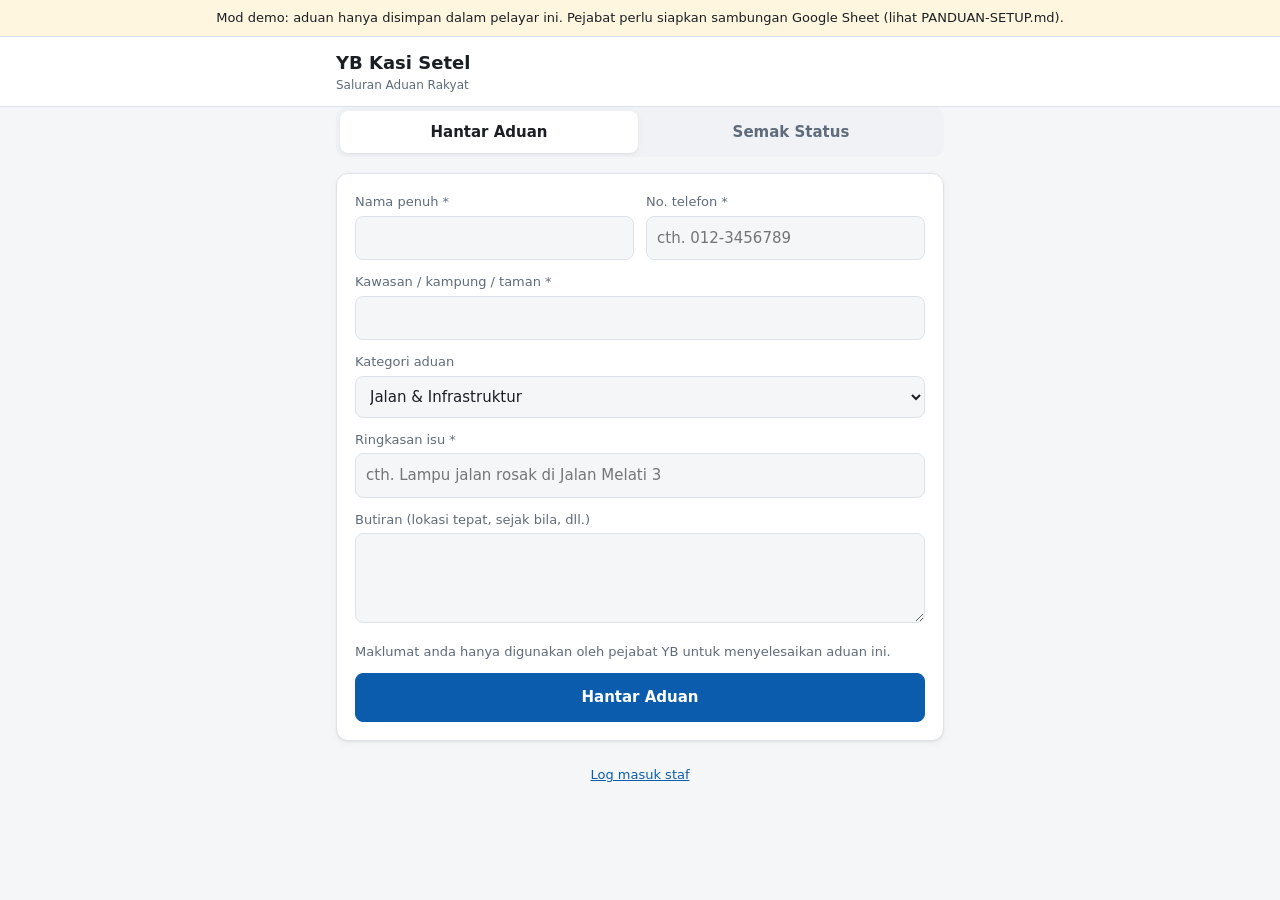
==== index.html @ c844f290 "Versi awam: borang aduan rakyat, semak status, panel staf dengan Google Sheets - index.html: rakyat " ====
<!doctype html>
<html lang="ms">
<head>
<meta charset="utf-8">
<meta name="viewport" content="width=device-width, initial-scale=1">
<title>YB Kasi Setel</title>
<meta name="description" content="Hantar aduan kepada pejabat YB dan semak status penyelesaiannya.">
<link rel="stylesheet" href="assets/style.css">
</head>
<body>
<div class="banner" id="demoBanner" hidden>Mod demo: aduan hanya disimpan dalam pelayar ini. Pejabat perlu siapkan sambungan Google Sheet (lihat PANDUAN-SETUP.md).</div>
<header>
  <div class="wrap narrow topbar">
    <div class="brand"><span data-brand="tajuk">YB Kasi Setel</span><small data-brand="subtajuk">Saluran Aduan Rakyat</small></div>
  </div>
</header>

<main class="wrap narrow">
  <div class="tabs" role="tablist">
    <button class="on" data-tab="hantar" role="tab">Hantar Aduan</button>
    <button data-tab="semak" role="tab">Semak Status</button>
  </div>

  <!-- Hantar aduan -->
  <section id="tab-hantar">
    <div id="okBox" class="notice ok" hidden>
      <div>Terima kasih. Aduan anda telah diterima. No. rujukan:</div>
      <div class="refno" id="okNo"></div>
      <p style="margin:8px 0 0">Simpan nombor ini. Guna tab <b>Semak Status</b> dengan no. rujukan dan 4 digit terakhir telefon anda untuk lihat progres.</p>
      <p style="margin:10px 0 0; display:flex; gap:8px; flex-wrap:wrap">
        <button class="btn small" id="btnCopy">Salin no. rujukan</button>
        <button class="btn small" id="btnAgain">Hantar aduan lain</button>
      </p>
    </div>

    <form id="form" class="panel">
      <div class="grid2">
        <div class="field"><label for="nama">Nama penuh *</label><input id="nama" required maxlength="120" autocomplete="name"></div>
        <div class="field"><label for="telefon">No. telefon *</label><input id="telefon" type="tel" required maxlength="20" autocomplete="tel" placeholder="cth. 012-3456789"></div>
      </div>
      <div class="field"><label for="kawasan">Kawasan / kampung / taman *</label><input id="kawasan" required maxlength="150"></div>
      <div class="field"><label for="kategori">Kategori aduan</label><select id="kategori"></select></div>
      <div class="field"><label for="tajuk">Ringkasan isu *</label><input id="tajuk" required maxlength="200" placeholder="cth. Lampu jalan rosak di Jalan Melati 3"></div>
      <div class="field"><label for="butiran">Butiran (lokasi tepat, sejak bila, dll.)</label><textarea id="butiran" maxlength="3000"></textarea></div>
      <div class="hp" aria-hidden="true"><label for="website">Jangan isi</label><input id="website" tabindex="-1" autocomplete="off"></div>
      <p class="check" style="margin-bottom:12px">Maklumat anda hanya digunakan oleh pejabat YB untuk menyelesaikan aduan ini.</p>
      <div id="formErr" class="notice err" hidden></div>
      <button class="btn primary block" id="btnSubmit">Hantar Aduan</button>
    </form>
  </section>

  <!-- Semak status -->
  <section id="tab-semak" hidden>
    <form id="semakForm" class="panel">
      <div class="grid2">
        <div class="field"><label for="sNo">No. rujukan</label><input id="sNo" required placeholder="cth. A2026-0012" autocapitalize="characters"></div>
        <div class="field"><label for="sTel">4 digit terakhir telefon</label><input id="sTel" required inputmode="numeric" maxlength="4" pattern="\d{4}" placeholder="cth. 6789"></div>
      </div>
      <button class="btn primary block" id="btnSemak">Semak</button>
    </form>
    <div id="semakErr" class="notice err" hidden style="margin-top:14px"></div>
    <div id="semakHasil" class="panel" hidden style="margin-top:14px"></div>
  </section>

  <p class="foot"><a href="admin.html">Log masuk staf</a></p>
</main>

<script src="config.js"></script>
<script src="assets/api.js"></script>
<script>
(() => {
  const { esc, st, STATUS, KATEGORI, fmtDate, fmtTime, call } = YB;
  const $ = s => document.querySelector(s);
  YB.applyBranding();
  $('#kategori').innerHTML = KATEGORI.map(k => `<option>${esc(k)}</option>`).join('');

  // tab
  function showTab(t) {
    document.querySelectorAll('[data-tab]').forEach(b => b.classList.toggle('on', b.dataset.tab === t));
    $('#tab-hantar').hidden = t !== 'hantar';
    $('#tab-semak').hidden = t !== 'semak';
  }
  document.querySelectorAll('[data-tab]').forEach(b => b.onclick = () => showTab(b.dataset.tab));

  // hantar
  $('#form').addEventListener('submit', async e => {
    e.preventDefault();
    const data = {};
    for (const k of ['nama', 'telefon', 'kawasan', 'kategori', 'tajuk', 'butiran', 'website']) data[k] = $('#' + k).value.trim();
    if (data.telefon.replace(/\D/g, '').length < 9) { showErr('Sila masukkan no. telefon yang sah.'); return; }
    $('#btnSubmit').disabled = true; $('#btnSubmit').textContent = 'Menghantar…'; $('#formErr').hidden = true;
    try {
      const r = await call('submit', { data });
      $('#okNo').textContent = r.no;
      $('#okBox').hidden = false; $('#form').hidden = true;
      $('#sNo').value = r.no; $('#sTel').value = data.telefon.replace(/\D/g, '').slice(-4);
      window.scrollTo(0, 0);
    } catch (err) { showErr(err.message); }
    $('#btnSubmit').disabled = false; $('#btnSubmit').textContent = 'Hantar Aduan';
  });
  function showErr(m) { $('#formErr').textContent = m; $('#formErr').hidden = false; }
  $('#btnAgain').onclick = () => { $('#form').reset(); $('#form').hidden = false; $('#okBox').hidden = true; };
  $('#btnCopy').onclick = async () => {
    try { await navigator.clipboard.writeText($('#okNo').textContent); $('#btnCopy').textContent = 'Disalin ✓'; } catch {}
  };

  // semak
  $('#semakForm').addEventListener('submit', async e => {
    e.preventDefault();
    $('#btnSemak').disabled = true; $('#semakErr').hidden = true; $('#semakHasil').hidden = true;
    try {
      const { item: a, log } = await call('status', { no: $('#sNo').value.trim(), phone4: $('#sTel').value.trim() });
      const s = st(a.status);
      const idx = STATUS.findIndex(x => x.id === a.status);
      $('#semakHasil').innerHTML = `
        <div class="card" style="--c:${s.color}; cursor:default; box-shadow:none">
          <div class="row1"><span class="id">${esc(a.no)}</span><span class="title">${esc(a.tajuk)}</span></div>
          <div class="meta"><span>📍 ${esc(a.kawasan)}</span><span>🏷️ ${esc(a.kategori)}</span><span>📅 ${fmtDate(a.tarikh)}</span></div>
        </div>
        <h3>Status semasa</h3>
        <div class="steps">${STATUS.map((x, i) => `<span class="${i <= idx ? 'on' : ''}" style="--c:${x.color}">${x.label}</span>`).join('')}</div>
        ${a.agensi ? `<p>Dirujuk kepada: <b>${esc(a.agensi)}</b></p>` : ''}
        ${a.status === 'selesai' ? `<p>Selesai pada <b>${fmtDate(a.tarikhSelesai)}</b>. Terima kasih atas kesabaran anda.</p>` : ''}
        <h3>Perkembangan</h3>
        <ul class="timeline">${[...log].reverse().map(l => `<li><div class="when">${fmtTime(l.masa)}</div>${esc(l.mesej)}</li>`).join('')}</ul>`;
      $('#semakHasil').hidden = false;
    } catch (err) { $('#semakErr').textContent = err.message; $('#semakErr').hidden = false; }
    $('#btnSemak').disabled = false;
  });

  if (location.hash === '#semak') showTab('semak');
})();
</script>
</body>
</html>
---- assets/style.css ----
:root {
  --bg: #f5f6f8; --surface: #ffffff; --surface-2: #f0f2f5; --text: #1b1f24; --muted: #5f6b7a;
  --border: #dde2e8; --accent: #0b5cad; --accent-text: #ffffff;
  --baru: #6b7280; --tindakan: #b45309; --agensi: #7c3aed; --selesai: #15803d;
  --tinggi: #b91c1c; --sederhana: #b45309; --rendah: #4b5563;
  --ok-bg: #e8f5ec; --warn-bg: #fff6e0; --err: #b91c1c;
  --shadow: 0 1px 2px rgba(0,0,0,.06), 0 2px 8px rgba(0,0,0,.04);
}
@media (prefers-color-scheme: dark) {
  :root {
    --bg: #12151a; --surface: #1b2027; --surface-2: #232a33; --text: #e7eaee; --muted: #9aa5b1;
    --border: #2e3640; --accent: #4b9be8; --accent-text: #0b1520;
    --baru: #9ca3af; --tindakan: #f59e0b; --agensi: #a78bfa; --selesai: #34d399;
    --tinggi: #f87171; --sederhana: #fbbf24; --rendah: #9ca3af;
    --ok-bg: #12301f; --warn-bg: #3a2e10; --err: #f87171;
    --shadow: none;
  }
}
* { box-sizing: border-box; }
[hidden] { display: none !important; }
body { margin: 0; background: var(--bg); color: var(--text);
  font: 15px/1.5 system-ui, -apple-system, "Segoe UI", Roboto, sans-serif; }
a { color: var(--accent); }
header { background: var(--surface); border-bottom: 1px solid var(--border); position: sticky; top: 0; z-index: 5; }
.wrap { max-width: 1100px; margin: 0 auto; padding: 0 16px; }
.wrap.narrow { max-width: 640px; }
.topbar { display: flex; align-items: center; gap: 10px; padding-top: 12px; padding-bottom: 12px; flex-wrap: wrap; }
.brand { font-weight: 700; font-size: 18px; margin-right: auto; }
.brand small { display: block; font-weight: 400; font-size: 12px; color: var(--muted); }
button, select, input, textarea { font: inherit; color: inherit; }
.btn { border: 1px solid var(--border); background: var(--surface); padding: 8px 14px; border-radius: 8px; cursor: pointer; }
.btn:hover { background: var(--surface-2); }
.btn:disabled { opacity: .6; cursor: wait; }
.btn.primary { background: var(--accent); color: var(--accent-text); border-color: var(--accent); font-weight: 600; }
.btn.small { padding: 4px 10px; font-size: 13px; }
.btn.danger { color: var(--err); }
.btn.block { width: 100%; padding: 12px; }
main { padding: 20px 0 60px; }

.banner { background: var(--warn-bg); border-bottom: 1px solid var(--border); font-size: 13px; padding: 8px 16px; text-align: center; }
.panel { background: var(--surface); border: 1px solid var(--border); border-radius: 12px; padding: 18px; box-shadow: var(--shadow); }
.notice { border-radius: 10px; padding: 14px; margin-bottom: 14px; }
.notice.ok { background: var(--ok-bg); }
.notice.err { color: var(--err); border: 1px solid currentColor; }
.refno { font-size: 26px; font-weight: 700; letter-spacing: .5px; font-variant-numeric: tabular-nums; }
.tabs { display: flex; gap: 4px; background: var(--surface-2); padding: 4px; border-radius: 10px; margin-bottom: 16px; }
.tabs button { flex: 1; border: 0; background: transparent; padding: 10px; border-radius: 8px; cursor: pointer; font-weight: 600; color: var(--muted); }
.tabs button.on { background: var(--surface); color: var(--text); box-shadow: var(--shadow); }
.hp { position: absolute; left: -9999px; width: 1px; height: 1px; overflow: hidden; }
.foot { text-align: center; color: var(--muted); font-size: 13px; margin-top: 24px; }

.stats { display: grid; grid-template-columns: repeat(auto-fit, minmax(150px, 1fr)); gap: 12px; margin-bottom: 20px; }
.stat { background: var(--surface); border: 1px solid var(--border); border-radius: 10px; padding: 14px; box-shadow: var(--shadow);
  cursor: pointer; text-align: left; }
.stat.active { outline: 2px solid var(--accent); }
.stat .n { font-size: 28px; font-weight: 700; font-variant-numeric: tabular-nums; }
.stat .l { color: var(--muted); font-size: 13px; display: flex; align-items: center; gap: 6px; }
.dot { width: 8px; height: 8px; border-radius: 50%; display: inline-block; flex: none; }
.progress { height: 8px; background: var(--surface-2); border-radius: 4px; overflow: hidden; margin-top: 8px; }
.progress > div { height: 100%; background: var(--selesai); }

.filters { display: flex; gap: 8px; flex-wrap: wrap; margin-bottom: 14px; }
.filters input, .filters select { background: var(--surface); border: 1px solid var(--border); border-radius: 8px; padding: 8px 10px; }
.filters input { flex: 1 1 220px; min-width: 0; }

.list { display: grid; gap: 10px; }
.card { background: var(--surface); border: 1px solid var(--border); border-radius: 10px; padding: 14px; box-shadow: var(--shadow);
  border-left: 4px solid var(--c, var(--border)); cursor: pointer; }
.card:hover { background: var(--surface-2); }
.card .row1 { display: flex; gap: 8px; align-items: baseline; flex-wrap: wrap; }
.card .id { color: var(--muted); font-size: 12px; font-variant-numeric: tabular-nums; }
.card .title { font-weight: 600; flex: 1 1 200px; overflow-wrap: anywhere; }
.card .meta { color: var(--muted); font-size: 13px; margin-top: 4px; display: flex; gap: 12px; flex-wrap: wrap; }
.badge { font-size: 12px; padding: 2px 8px; border-radius: 999px; border: 1px solid currentColor; white-space: nowrap; }
.empty { text-align: center; color: var(--muted); padding: 40px 16px; background: var(--surface); border: 1px dashed var(--border); border-radius: 10px; }

dialog { border: 1px solid var(--border); border-radius: 12px; padding: 0; width: min(640px, calc(100vw - 32px));
  background: var(--surface); color: var(--text); max-height: calc(100vh - 32px); }
dialog::backdrop { background: rgba(0,0,0,.45); }
.dlg-head { display: flex; align-items: center; justify-content: space-between; gap: 8px; padding: 14px 18px; border-bottom: 1px solid var(--border); }
.dlg-head h2 { margin: 0; font-size: 17px; overflow-wrap: anywhere; }
.dlg-body { padding: 16px 18px; overflow: auto; }
.dlg-foot { display: flex; gap: 8px; justify-content: flex-end; padding: 12px 18px; border-top: 1px solid var(--border); flex-wrap: wrap; }
.grid2 { display: grid; grid-template-columns: 1fr 1fr; gap: 0 12px; }
@media (max-width: 560px) { .grid2 { grid-template-columns: 1fr; } }
label { display: block; font-size: 13px; color: var(--muted); margin-bottom: 4px; }
.field { margin-bottom: 12px; }
.field input, .field select, .field textarea { width: 100%; background: var(--bg); border: 1px solid var(--border); border-radius: 8px; padding: 10px; }
.field textarea { min-height: 90px; resize: vertical; }
.check { display: flex; align-items: center; gap: 6px; font-size: 13px; color: var(--muted); margin: 6px 0 0; }

.steps { display: flex; gap: 4px; margin: 4px 0 16px; }
.steps button, .steps span { flex: 1; border: 1px solid var(--border); background: var(--surface-2); padding: 8px 4px; border-radius: 6px;
  font-size: 12px; text-align: center; }
.steps button { cursor: pointer; }
.steps .on { background: var(--c); color: #fff; border-color: var(--c); font-weight: 600; }
@media (prefers-color-scheme: dark) { .steps .on { color: #111; } }
.info { display: grid; grid-template-columns: max-content 1fr; gap: 4px 14px; font-size: 14px; margin: 0 0 14px; }
.info dt { color: var(--muted); }
.info dd { margin: 0; overflow-wrap: anywhere; }
.timeline { list-style: none; padding: 0; margin: 0 0 12px; border-left: 2px solid var(--border); }
.timeline li { padding: 0 0 12px 14px; position: relative; overflow-wrap: anywhere; }
.timeline li::before { content: ""; position: absolute; left: -6px; top: 6px; width: 10px; height: 10px; border-radius: 50%; background: var(--accent); }
.timeline li.dalaman::before { background: var(--muted); }
.timeline .when { font-size: 12px; color: var(--muted); }
.addlog { display: flex; gap: 8px; }
.addlog input { flex: 1; min-width: 0; background: var(--bg); border: 1px solid var(--border); border-radius: 8px; padding: 8px 10px; }
h3 { font-size: 14px; margin: 16px 0 8px; }
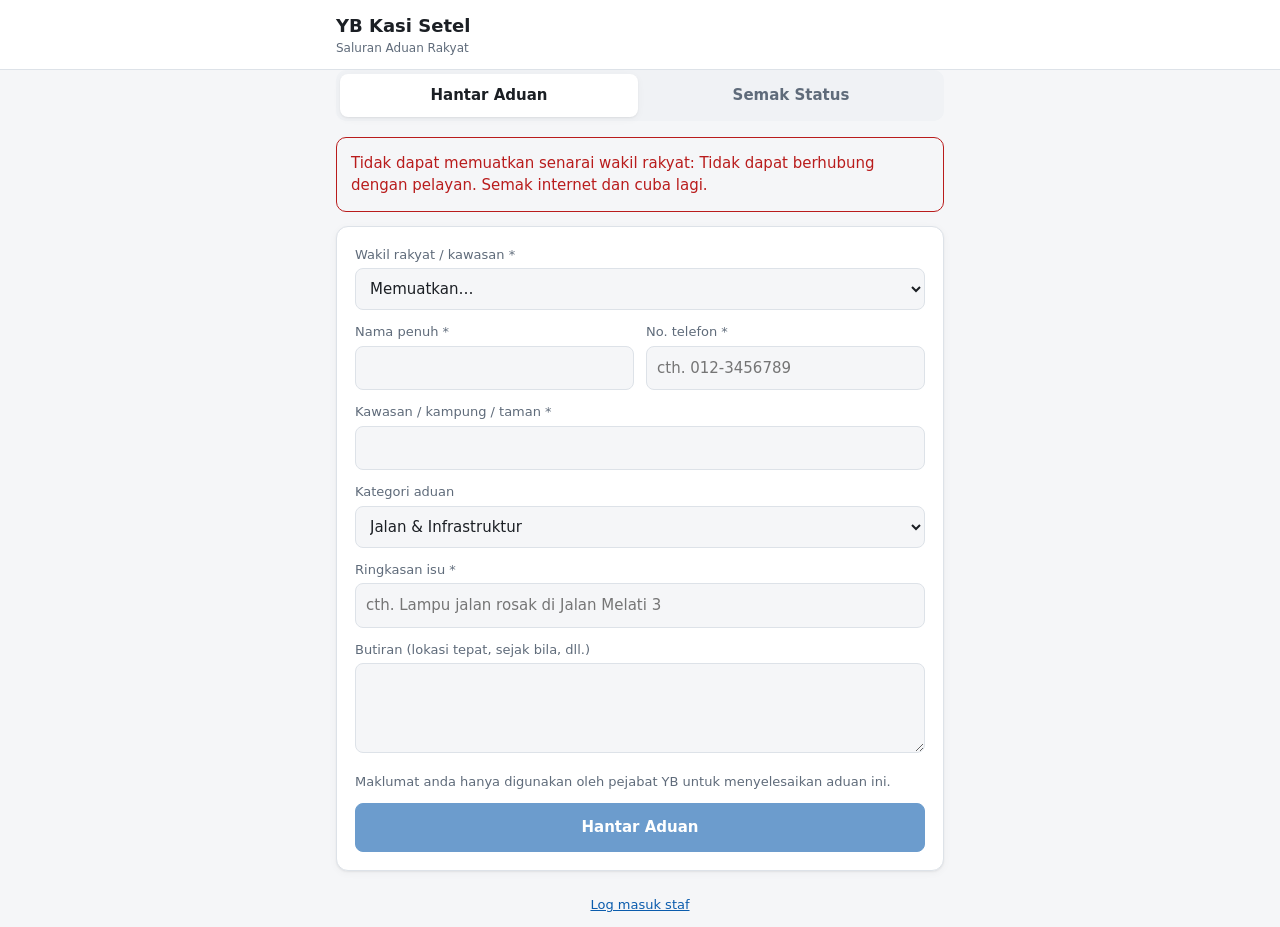
==== commit 2e60f745: "Sokongan berbilang YB: akaun, link awam dan data berasingan - Tab Akaun dalam Sheet: kod, nama, kawa" ====
--- a/index.html
+++ b/index.html
@@ -11,7 +11,7 @@
 <div class="banner" id="demoBanner" hidden>Mod demo: aduan hanya disimpan dalam pelayar ini. Pejabat perlu siapkan sambungan Google Sheet (lihat PANDUAN-SETUP.md).</div>
 <header>
   <div class="wrap narrow topbar">
-    <div class="brand"><span data-brand="tajuk">YB Kasi Setel</span><small data-brand="subtajuk">Saluran Aduan Rakyat</small></div>
+    <div class="brand"><span id="brandTajuk" data-brand="tajuk">YB Kasi Setel</span><small id="brandSub" data-brand="subtajuk">Saluran Aduan Rakyat</small></div>
   </div>
 </header>
 
@@ -33,7 +33,10 @@
       </p>
     </div>
 
+    <div id="ybErr" class="notice err" hidden></div>
     <form id="form" class="panel">
+      <div class="field" id="ybField"><label for="yb">Wakil rakyat / kawasan *</label>
+        <select id="yb" required><option value="">Memuatkan…</option></select></div>
       <div class="grid2">
         <div class="field"><label for="nama">Nama penuh *</label><input id="nama" required maxlength="120" autocomplete="name"></div>
         <div class="field"><label for="telefon">No. telefon *</label><input id="telefon" type="tel" required maxlength="20" autocomplete="tel" placeholder="cth. 012-3456789"></div>
@@ -62,7 +65,7 @@
     <div id="semakHasil" class="panel" hidden style="margin-top:14px"></div>
   </section>
 
-  <p class="foot"><a href="admin.html">Log masuk staf</a></p>
+  <p class="foot"><a href="admin.html" id="adminLink">Log masuk staf</a></p>
 </main>
 
 <script src="config.js"></script>
@@ -87,10 +90,12 @@
     e.preventDefault();
     const data = {};
     for (const k of ['nama', 'telefon', 'kawasan', 'kategori', 'tajuk', 'butiran', 'website']) data[k] = $('#' + k).value.trim();
+    const yb = $('#yb').value;
+    if (!yb) { showErr('Sila pilih wakil rakyat / kawasan anda.'); return; }
     if (data.telefon.replace(/\D/g, '').length < 9) { showErr('Sila masukkan no. telefon yang sah.'); return; }
     $('#btnSubmit').disabled = true; $('#btnSubmit').textContent = 'Menghantar…'; $('#formErr').hidden = true;
     try {
-      const r = await call('submit', { data });
+      const r = await call('submit', { yb, data });
       $('#okNo').textContent = r.no;
       $('#okBox').hidden = false; $('#form').hidden = true;
       $('#sNo').value = r.no; $('#sTel').value = data.telefon.replace(/\D/g, '').slice(-4);
@@ -99,7 +104,7 @@
     $('#btnSubmit').disabled = false; $('#btnSubmit').textContent = 'Hantar Aduan';
   });
   function showErr(m) { $('#formErr').textContent = m; $('#formErr').hidden = false; }
-  $('#btnAgain').onclick = () => { $('#form').reset(); $('#form').hidden = false; $('#okBox').hidden = true; };
+  $('#btnAgain').onclick = () => { const y = $('#yb').value; $('#form').reset(); $('#yb').value = y; $('#form').hidden = false; $('#okBox').hidden = true; };
   $('#btnCopy').onclick = async () => {
     try { await navigator.clipboard.writeText($('#okNo').textContent); $('#btnCopy').textContent = 'Disalin ✓'; } catch {}
   };
@@ -109,7 +114,7 @@
     e.preventDefault();
     $('#btnSemak').disabled = true; $('#semakErr').hidden = true; $('#semakHasil').hidden = true;
     try {
-      const { item: a, log } = await call('status', { no: $('#sNo').value.trim(), phone4: $('#sTel').value.trim() });
+      const { item: a, log, yb } = await call('status', { no: $('#sNo').value.trim(), phone4: $('#sTel').value.trim() });
       const s = st(a.status);
       const idx = STATUS.findIndex(x => x.id === a.status);
       $('#semakHasil').innerHTML = `
@@ -117,6 +122,7 @@
           <div class="row1"><span class="id">${esc(a.no)}</span><span class="title">${esc(a.tajuk)}</span></div>
           <div class="meta"><span>📍 ${esc(a.kawasan)}</span><span>🏷️ ${esc(a.kategori)}</span><span>📅 ${fmtDate(a.tarikh)}</span></div>
         </div>
+        ${yb ? `<p style="margin:12px 0 0">Dikendalikan oleh <b>${esc(yb.nama)}</b> (${esc(yb.kawasan)})</p>` : ''}
         <h3>Status semasa</h3>
         <div class="steps">${STATUS.map((x, i) => `<span class="${i <= idx ? 'on' : ''}" style="--c:${x.color}">${x.label}</span>`).join('')}</div>
         ${a.agensi ? `<p>Dirujuk kepada: <b>${esc(a.agensi)}</b></p>` : ''}
@@ -129,6 +135,32 @@
   });
 
   if (location.hash === '#semak') showTab('semak');
+
+  // senarai YB
+  (async () => {
+    $('#btnSubmit').disabled = true;
+    try {
+      const { yb: list } = await call('senarai');
+      const want = YB.ybParam();
+      const pick = list.find(y => y.kod === want) || (list.length === 1 ? list[0] : null);
+      $('#yb').innerHTML = '<option value="">— Pilih —</option>' +
+        list.map(y => `<option value="${esc(y.kod)}">${esc(y.kawasan)} · ${esc(y.nama)}</option>`).join('');
+      if (pick) {
+        $('#yb').value = pick.kod;
+        $('#ybField').hidden = true;
+        $('#brandTajuk').textContent = pick.nama;
+        $('#brandSub').textContent = `${pick.kawasan} · Saluran Aduan Rakyat`;
+        document.title = `Aduan · ${pick.nama}`;
+        $('#adminLink').href = 'admin.html?yb=' + encodeURIComponent(pick.kod.toLowerCase());
+      } else if (!list.length) {
+        throw new Error('Tiada wakil rakyat didaftarkan lagi.');
+      }
+      $('#btnSubmit').disabled = false;
+    } catch (err) {
+      $('#ybErr').textContent = 'Tidak dapat memuatkan senarai wakil rakyat: ' + err.message;
+      $('#ybErr').hidden = false;
+    }
+  })();
 })();
 </script>
 </body>
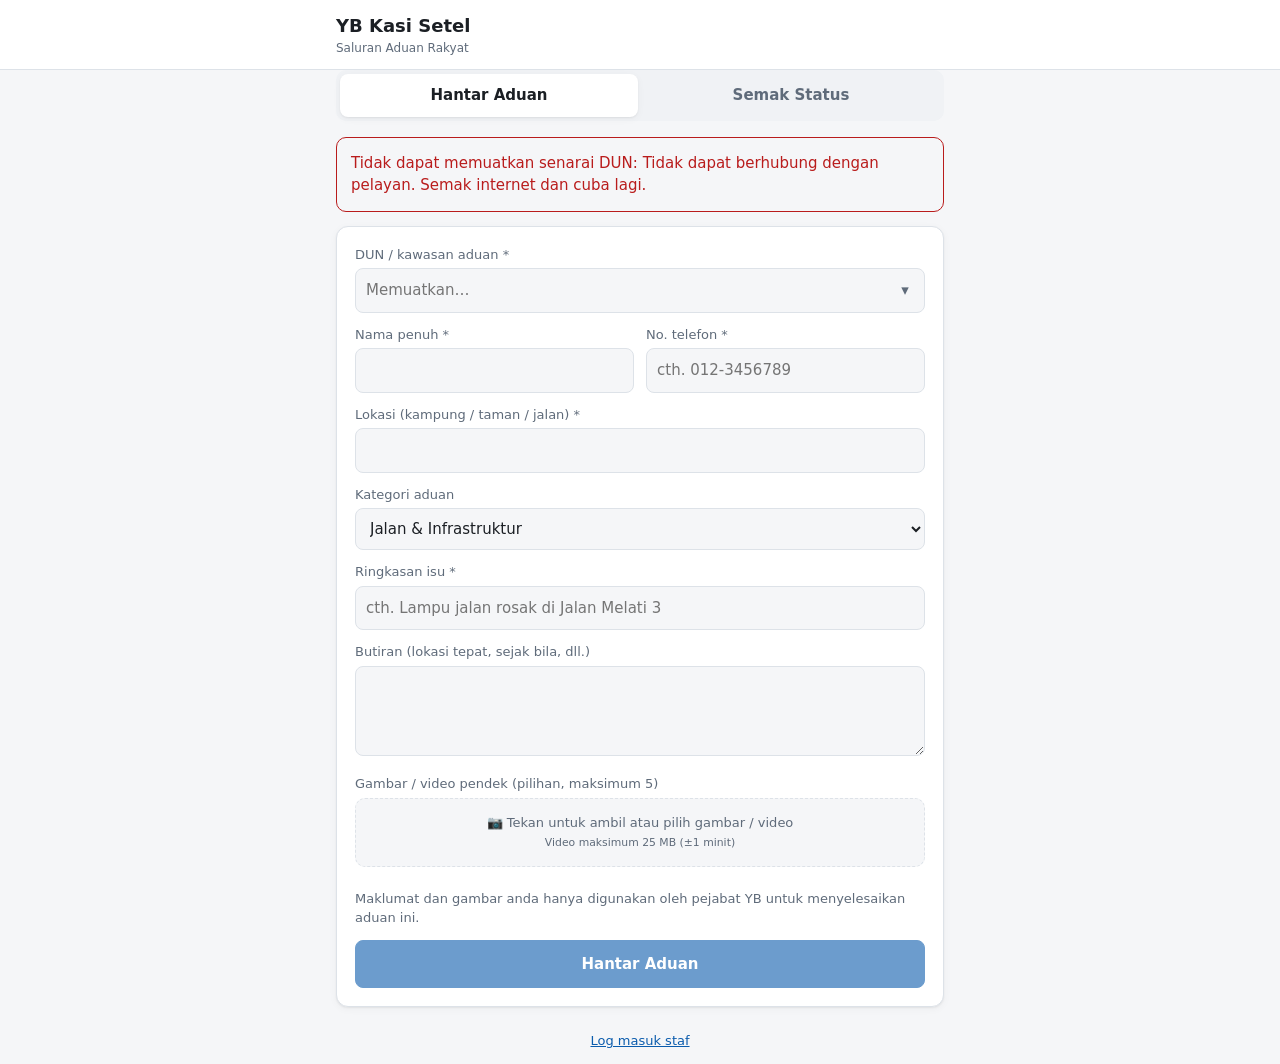
==== commit ea720ee2: "Lampiran gambar/video dan pilihan DUN boleh dicari - Borang awam: pilih DUN melalui senarai yang bol" ====
--- a/index.html
+++ b/index.html
@@ -26,6 +26,7 @@
     <div id="okBox" class="notice ok" hidden>
       <div>Terima kasih. Aduan anda telah diterima. No. rujukan:</div>
       <div class="refno" id="okNo"></div>
+      <p id="okUpload" style="margin:8px 0 0" hidden></p>
       <p style="margin:8px 0 0">Simpan nombor ini. Guna tab <b>Semak Status</b> dengan no. rujukan dan 4 digit terakhir telefon anda untuk lihat progres.</p>
       <p style="margin:10px 0 0; display:flex; gap:8px; flex-wrap:wrap">
         <button class="btn small" id="btnCopy">Salin no. rujukan</button>
@@ -34,21 +35,38 @@
     </div>
 
     <div id="ybErr" class="notice err" hidden></div>
-    <form id="form" class="panel">
-      <div class="field" id="ybField"><label for="yb">Wakil rakyat / kawasan *</label>
-        <select id="yb" required><option value="">Memuatkan…</option></select></div>
+    <form id="form" class="panel" novalidate>
+      <div class="field">
+        <label for="ybSearch">DUN / kawasan aduan *</label>
+        <div class="combo" id="ybCombo">
+          <input id="ybSearch" class="combo-input" type="text" autocomplete="off" placeholder="Memuatkan…" disabled
+            role="combobox" aria-expanded="false" aria-controls="ybOpts" aria-autocomplete="list">
+          <button type="button" class="combo-btn" id="ybToggle" tabindex="-1" aria-label="Papar senarai DUN">▾</button>
+          <ul class="combo-list" id="ybOpts" role="listbox" hidden></ul>
+        </div>
+        <div class="picked" id="ybPicked"></div>
+        <input type="hidden" id="yb">
+      </div>
       <div class="grid2">
         <div class="field"><label for="nama">Nama penuh *</label><input id="nama" required maxlength="120" autocomplete="name"></div>
         <div class="field"><label for="telefon">No. telefon *</label><input id="telefon" type="tel" required maxlength="20" autocomplete="tel" placeholder="cth. 012-3456789"></div>
       </div>
-      <div class="field"><label for="kawasan">Kawasan / kampung / taman *</label><input id="kawasan" required maxlength="150"></div>
+      <div class="field"><label for="kawasan">Lokasi (kampung / taman / jalan) *</label><input id="kawasan" required maxlength="150"></div>
       <div class="field"><label for="kategori">Kategori aduan</label><select id="kategori"></select></div>
       <div class="field"><label for="tajuk">Ringkasan isu *</label><input id="tajuk" required maxlength="200" placeholder="cth. Lampu jalan rosak di Jalan Melati 3"></div>
       <div class="field"><label for="butiran">Butiran (lokasi tepat, sejak bila, dll.)</label><textarea id="butiran" maxlength="3000"></textarea></div>
+      <div class="field">
+        <label>Gambar / video pendek (pilihan, maksimum 5)</label>
+        <label class="dropzone" id="dropzone">
+          <input type="file" id="files" accept="image/*,video/*" multiple>
+          <span>📷 Tekan untuk ambil atau pilih gambar / video<br><small>Video maksimum 25 MB (±1 minit)</small></span>
+        </label>
+        <div class="thumbs" id="thumbs"></div>
+      </div>
       <div class="hp" aria-hidden="true"><label for="website">Jangan isi</label><input id="website" tabindex="-1" autocomplete="off"></div>
-      <p class="check" style="margin-bottom:12px">Maklumat anda hanya digunakan oleh pejabat YB untuk menyelesaikan aduan ini.</p>
+      <p class="check" style="margin-bottom:12px">Maklumat dan gambar anda hanya digunakan oleh pejabat YB untuk menyelesaikan aduan ini.</p>
       <div id="formErr" class="notice err" hidden></div>
-      <button class="btn primary block" id="btnSubmit">Hantar Aduan</button>
+      <button class="btn primary block" id="btnSubmit" disabled>Hantar Aduan</button>
     </form>
   </section>
 
@@ -56,7 +74,7 @@
   <section id="tab-semak" hidden>
     <form id="semakForm" class="panel">
       <div class="grid2">
-        <div class="field"><label for="sNo">No. rujukan</label><input id="sNo" required placeholder="cth. A2026-0012" autocapitalize="characters"></div>
+        <div class="field"><label for="sNo">No. rujukan</label><input id="sNo" required placeholder="cth. BM2026-0012" autocapitalize="characters"></div>
         <div class="field"><label for="sTel">4 digit terakhir telefon</label><input id="sTel" required inputmode="numeric" maxlength="4" pattern="\d{4}" placeholder="cth. 6789"></div>
       </div>
       <button class="btn primary block" id="btnSemak">Semak</button>
@@ -72,12 +90,13 @@
 <script src="assets/api.js"></script>
 <script>
 (() => {
-  const { esc, st, STATUS, KATEGORI, fmtDate, fmtTime, call } = YB;
+  const { esc, st, STATUS, KATEGORI, fmtDate, fmtTime, fmtSize, call } = YB;
   const $ = s => document.querySelector(s);
+  const cfg = window.YB_CONFIG || {};
   YB.applyBranding();
   $('#kategori').innerHTML = KATEGORI.map(k => `<option>${esc(k)}</option>`).join('');
 
-  // tab
+  // ---------- tab ----------
   function showTab(t) {
     document.querySelectorAll('[data-tab]').forEach(b => b.classList.toggle('on', b.dataset.tab === t));
     $('#tab-hantar').hidden = t !== 'hantar';
@@ -85,31 +104,144 @@
   }
   document.querySelectorAll('[data-tab]').forEach(b => b.onclick = () => showTab(b.dataset.tab));
 
-  // hantar
+  // ---------- pilihan DUN (pulldown + carian) ----------
+  let ybList = [];
+  let matches = [];
+  let active = -1;
+  const label = y => `${y.kawasan} · ${y.nama}`;
+  const norm = s => String(s || '').toLowerCase().normalize('NFD').replace(/[̀-ͯ]/g, '').replace(/\s+/g, ' ').trim();
+  const hl = (text, q) => {
+    if (!q) return esc(text);
+    const i = norm(text).indexOf(q);
+    return i < 0 ? esc(text) : esc(text.slice(0, i)) + '<mark>' + esc(text.slice(i, i + q.length)) + '</mark>' + esc(text.slice(i + q.length));
+  };
+  function openList(filterText) {
+    const q = norm(filterText);
+    const words = q.split(' ').filter(Boolean);
+    matches = ybList.filter(y => { const t = norm(`${y.kawasan} ${y.nama} ${y.kod}`); return words.every(w => t.includes(w)); });
+    active = matches.length ? 0 : -1;
+    $('#ybOpts').innerHTML = matches.length
+      ? matches.map((y, i) => `<li role="option" data-i="${i}" class="${i === active ? 'active' : ''}">${hl(y.kawasan, q)}<small>${hl(y.nama, q)}</small></li>`).join('')
+      : '<li class="none">Tiada DUN sepadan. Cuba ejaan lain.</li>';
+    $('#ybOpts').hidden = false;
+    $('#ybSearch').setAttribute('aria-expanded', 'true');
+  }
+  function closeList() { $('#ybOpts').hidden = true; $('#ybSearch').setAttribute('aria-expanded', 'false'); }
+  function choose(y) {
+    $('#yb').value = y ? y.kod : '';
+    $('#ybSearch').value = y ? y.kawasan : '';
+    $('#ybPicked').textContent = y ? `Aduan akan dihantar kepada ${y.nama}` : '';
+    $('#brandTajuk').textContent = y ? y.nama : (cfg.TAJUK || 'YB Kasi Setel');
+    $('#brandSub').textContent = y ? `${y.kawasan} · Saluran Aduan Rakyat` : (cfg.SUBTAJUK || 'Saluran Aduan Rakyat');
+    $('#adminLink').href = y ? 'admin.html?yb=' + encodeURIComponent(y.kod.toLowerCase()) : 'admin.html';
+    closeList();
+  }
+  function setActive(i) {
+    const items = [...$('#ybOpts').querySelectorAll('[data-i]')];
+    if (!items.length) return;
+    active = (i + items.length) % items.length;
+    items.forEach((li, k) => li.classList.toggle('active', k === active));
+    items[active].scrollIntoView({ block: 'nearest' });
+  }
+  $('#ybSearch').addEventListener('focus', () => { $('#ybSearch').select(); openList($('#yb').value ? '' : $('#ybSearch').value); });
+  $('#ybSearch').addEventListener('input', () => { $('#yb').value = ''; $('#ybPicked').textContent = ''; openList($('#ybSearch').value); });
+  $('#ybSearch').addEventListener('keydown', e => {
+    if (e.key === 'ArrowDown') { e.preventDefault(); $('#ybOpts').hidden ? openList('') : setActive(active + 1); }
+    else if (e.key === 'ArrowUp') { e.preventDefault(); setActive(active - 1); }
+    else if (e.key === 'Enter') { if (!$('#ybOpts').hidden && matches[active]) { e.preventDefault(); choose(matches[active]); $('#nama').focus(); } }
+    else if (e.key === 'Escape') closeList();
+  });
+  $('#ybOpts').addEventListener('mousedown', e => {
+    const li = e.target.closest('[data-i]'); if (!li) return;
+    e.preventDefault(); choose(matches[+li.dataset.i]); $('#nama').focus();
+  });
+  $('#ybToggle').addEventListener('mousedown', e => {
+    e.preventDefault();
+    if ($('#ybOpts').hidden) { $('#ybSearch').focus(); openList(''); } else closeList();
+  });
+  $('#ybSearch').addEventListener('blur', () => {
+    closeList();
+    // Jika taip tepat satu padanan, pilih terus; jika tidak, kosongkan teks yang tidak sah.
+    if (!$('#yb').value) {
+      const q = norm($('#ybSearch').value);
+      const exact = ybList.filter(y => norm(y.kawasan) === q || norm(label(y)) === q);
+      if (exact.length === 1) choose(exact[0]);
+    } else {
+      const y = ybList.find(x => x.kod === $('#yb').value);
+      if (y) $('#ybSearch').value = y.kawasan;
+    }
+  });
+
+  // ---------- lampiran ----------
+  let files = [];
+  function renderThumbs() {
+    for (const f of files) f.url ||= URL.createObjectURL(f.file);
+    $('#thumbs').innerHTML = files.map((f, i) => `<div class="thumb">
+        ${f.file.type.startsWith('video/') ? `<video src="${f.url}" muted playsinline preload="metadata"></video>` : `<img src="${f.url}" alt="">`}
+        <span class="tag">${f.file.type.startsWith('video/') ? '▶ ' : ''}${fmtSize(f.file.size)}</span>
+        <button type="button" class="x" data-rm="${i}" aria-label="Buang">✕</button></div>`).join('');
+    $('#dropzone').hidden = files.length >= 5;
+  }
+  $('#files').addEventListener('change', e => {
+    const errs = [];
+    for (const file of e.target.files) {
+      if (files.length >= 5) { errs.push('Maksimum 5 fail sahaja.'); break; }
+      const m = YB.checkFile(file);
+      if (m) errs.push(m); else files.push({ file });
+    }
+    e.target.value = '';
+    $('#formErr').hidden = !errs.length; $('#formErr').textContent = errs.join(' ');
+    renderThumbs();
+  });
+  $('#thumbs').addEventListener('click', e => {
+    const b = e.target.closest('[data-rm]'); if (!b) return;
+    const [f] = files.splice(+b.dataset.rm, 1);
+    if (f?.url) URL.revokeObjectURL(f.url);
+    renderThumbs();
+  });
+
+  // ---------- hantar ----------
+  const btnText = t => { $('#btnSubmit').textContent = t; };
   $('#form').addEventListener('submit', async e => {
     e.preventDefault();
     const data = {};
     for (const k of ['nama', 'telefon', 'kawasan', 'kategori', 'tajuk', 'butiran', 'website']) data[k] = $('#' + k).value.trim();
     const yb = $('#yb').value;
-    if (!yb) { showErr('Sila pilih wakil rakyat / kawasan anda.'); return; }
+    if (!yb) { showErr('Sila pilih DUN / kawasan aduan daripada senarai.'); $('#ybSearch').focus(); return; }
+    if (!data.nama || !data.kawasan || !data.tajuk) { showErr('Sila lengkapkan semua ruangan bertanda *.'); return; }
     if (data.telefon.replace(/\D/g, '').length < 9) { showErr('Sila masukkan no. telefon yang sah.'); return; }
-    $('#btnSubmit').disabled = true; $('#btnSubmit').textContent = 'Menghantar…'; $('#formErr').hidden = true;
+    $('#btnSubmit').disabled = true; btnText('Menghantar…'); $('#formErr').hidden = true;
     try {
       const r = await call('submit', { yb, data });
+      // muat naik lampiran satu demi satu
+      let gagal = 0;
+      for (let i = 0; i < files.length; i++) {
+        btnText(`Memuat naik lampiran ${i + 1}/${files.length}…`);
+        try { await YB.uploadFile(files[i].file, { token: r.uploadToken }); } catch { gagal++; }
+      }
       $('#okNo').textContent = r.no;
+      $('#okUpload').hidden = !files.length;
+      $('#okUpload').textContent = gagal
+        ? `⚠️ ${gagal} daripada ${files.length} lampiran gagal dihantar. Sila hantar gambar tersebut kepada pejabat YB melalui WhatsApp bersama no. rujukan ini.`
+        : `${files.length} lampiran berjaya dihantar.`;
       $('#okBox').hidden = false; $('#form').hidden = true;
       $('#sNo').value = r.no; $('#sTel').value = data.telefon.replace(/\D/g, '').slice(-4);
+      files.forEach(f => f.url && URL.revokeObjectURL(f.url)); files = []; renderThumbs();
       window.scrollTo(0, 0);
     } catch (err) { showErr(err.message); }
-    $('#btnSubmit').disabled = false; $('#btnSubmit').textContent = 'Hantar Aduan';
+    $('#btnSubmit').disabled = false; btnText('Hantar Aduan');
   });
   function showErr(m) { $('#formErr').textContent = m; $('#formErr').hidden = false; }
-  $('#btnAgain').onclick = () => { const y = $('#yb').value; $('#form').reset(); $('#yb').value = y; $('#form').hidden = false; $('#okBox').hidden = true; };
+  $('#btnAgain').onclick = () => {
+    const y = $('#yb').value, s = $('#ybSearch').value;
+    $('#form').reset(); $('#yb').value = y; $('#ybSearch').value = s;
+    $('#form').hidden = false; $('#okBox').hidden = true;
+  };
   $('#btnCopy').onclick = async () => {
     try { await navigator.clipboard.writeText($('#okNo').textContent); $('#btnCopy').textContent = 'Disalin ✓'; } catch {}
   };
 
-  // semak
+  // ---------- semak status ----------
   $('#semakForm').addEventListener('submit', async e => {
     e.preventDefault();
     $('#btnSemak').disabled = true; $('#semakErr').hidden = true; $('#semakHasil').hidden = true;
@@ -136,28 +268,19 @@
 
   if (location.hash === '#semak') showTab('semak');
 
-  // senarai YB
+  // ---------- muat senarai DUN ----------
   (async () => {
-    $('#btnSubmit').disabled = true;
     try {
       const { yb: list } = await call('senarai');
-      const want = YB.ybParam();
-      const pick = list.find(y => y.kod === want) || (list.length === 1 ? list[0] : null);
-      $('#yb').innerHTML = '<option value="">— Pilih —</option>' +
-        list.map(y => `<option value="${esc(y.kod)}">${esc(y.kawasan)} · ${esc(y.nama)}</option>`).join('');
-      if (pick) {
-        $('#yb').value = pick.kod;
-        $('#ybField').hidden = true;
-        $('#brandTajuk').textContent = pick.nama;
-        $('#brandSub').textContent = `${pick.kawasan} · Saluran Aduan Rakyat`;
-        document.title = `Aduan · ${pick.nama}`;
-        $('#adminLink').href = 'admin.html?yb=' + encodeURIComponent(pick.kod.toLowerCase());
-      } else if (!list.length) {
-        throw new Error('Tiada wakil rakyat didaftarkan lagi.');
-      }
+      if (!list.length) throw new Error('Tiada wakil rakyat didaftarkan lagi.');
+      ybList = list.slice().sort((a, b) => a.kawasan.localeCompare(b.kawasan, 'ms'));
+      $('#ybSearch').disabled = false;
+      $('#ybSearch').placeholder = 'Pilih atau taip nama DUN / YB…';
+      const pick = ybList.find(y => y.kod === YB.ybParam()) || (ybList.length === 1 ? ybList[0] : null);
+      if (pick) choose(pick);
       $('#btnSubmit').disabled = false;
     } catch (err) {
-      $('#ybErr').textContent = 'Tidak dapat memuatkan senarai wakil rakyat: ' + err.message;
+      $('#ybErr').textContent = 'Tidak dapat memuatkan senarai DUN: ' + err.message;
       $('#ybErr').hidden = false;
     }
   })();
--- a/assets/style.css
+++ b/assets/style.css
@@ -106,3 +106,33 @@
 .addlog { display: flex; gap: 8px; }
 .addlog input { flex: 1; min-width: 0; background: var(--bg); border: 1px solid var(--border); border-radius: 8px; padding: 8px 10px; }
 h3 { font-size: 14px; margin: 16px 0 8px; }
+
+/* pilihan DUN boleh dicari */
+.combo { position: relative; }
+.combo .combo-input { padding-right: 38px; }
+.combo .combo-btn { position: absolute; right: 4px; top: 4px; bottom: 4px; width: 32px; border: 0; background: transparent;
+  color: var(--muted); cursor: pointer; border-radius: 6px; }
+.combo-list { position: absolute; left: 0; right: 0; top: calc(100% + 4px); z-index: 20; margin: 0; padding: 4px; list-style: none;
+  background: var(--surface); border: 1px solid var(--border); border-radius: 10px; box-shadow: 0 8px 24px rgba(0,0,0,.15);
+  max-height: 280px; overflow: auto; }
+.combo-list li { padding: 10px; border-radius: 6px; cursor: pointer; }
+.combo-list li small { display: block; color: var(--muted); }
+.combo-list li.active, .combo-list li:hover { background: var(--surface-2); }
+.combo-list li.none { color: var(--muted); cursor: default; }
+.combo-list mark { background: transparent; color: var(--accent); font-weight: 700; }
+.picked { font-size: 13px; color: var(--muted); margin-top: 4px; }
+
+/* lampiran */
+.dropzone { display: flex; align-items: center; justify-content: center; gap: 8px; border: 1.5px dashed var(--border);
+  border-radius: 10px; padding: 14px; cursor: pointer; color: var(--muted); text-align: center; background: var(--bg); }
+.dropzone:hover { border-color: var(--accent); color: var(--text); }
+.dropzone input { position: absolute; width: 1px; height: 1px; opacity: 0; }
+.thumbs { display: grid; grid-template-columns: repeat(auto-fill, minmax(92px, 1fr)); gap: 8px; margin-top: 10px; }
+.thumb { position: relative; aspect-ratio: 1; border-radius: 8px; overflow: hidden; background: var(--surface-2); border: 1px solid var(--border);
+  display: flex; align-items: center; justify-content: center; font-size: 12px; color: var(--muted); text-align: center; }
+.thumb img, .thumb video { width: 100%; height: 100%; object-fit: cover; display: block; }
+.thumb .x { position: absolute; top: 4px; right: 4px; width: 24px; height: 24px; border-radius: 50%; border: 0;
+  background: rgba(0,0,0,.6); color: #fff; cursor: pointer; line-height: 1; }
+.thumb .tag { position: absolute; left: 0; right: 0; bottom: 0; background: rgba(0,0,0,.55); color: #fff; font-size: 11px; padding: 2px 4px;
+  white-space: nowrap; overflow: hidden; text-overflow: ellipsis; }
+a.thumb { text-decoration: none; }
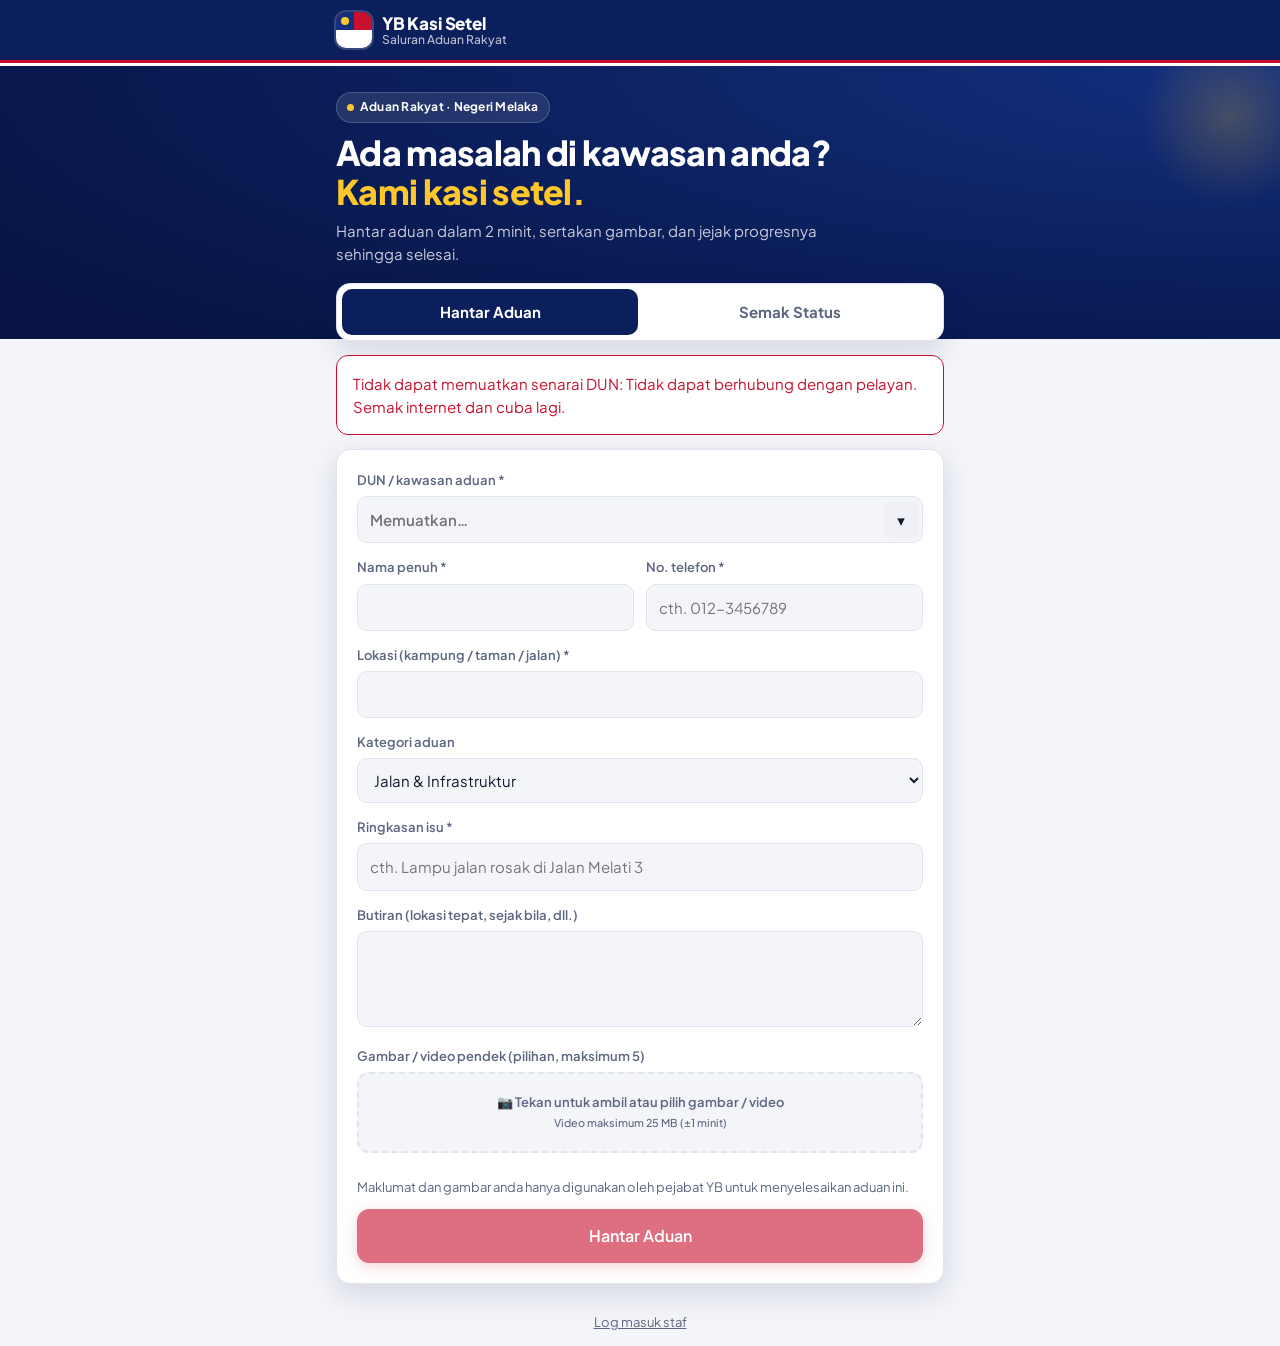
==== commit b8ca1bb5: "Reka bentuk moden bertemakan warna bendera Melaka - Palet merah, putih, biru tua dan kuning; header " ====
--- a/index.html
+++ b/index.html
@@ -5,15 +5,28 @@
 <meta name="viewport" content="width=device-width, initial-scale=1">
 <title>YB Kasi Setel</title>
 <meta name="description" content="Hantar aduan kepada pejabat YB dan semak status penyelesaiannya.">
+<link rel="preconnect" href="https://fonts.googleapis.com">
+<link rel="preconnect" href="https://fonts.gstatic.com" crossorigin>
+<link href="https://fonts.googleapis.com/css2?family=Plus+Jakarta+Sans:wght@400;500;600;700;800&display=swap" rel="stylesheet">
+<meta name="theme-color" content="#0b1f5c">
 <link rel="stylesheet" href="assets/style.css">
 </head>
 <body>
 <div class="banner" id="demoBanner" hidden>Mod demo: aduan hanya disimpan dalam pelayar ini. Pejabat perlu siapkan sambungan Google Sheet (lihat PANDUAN-SETUP.md).</div>
 <header>
   <div class="wrap narrow topbar">
-    <div class="brand"><span id="brandTajuk" data-brand="tajuk">YB Kasi Setel</span><small id="brandSub" data-brand="subtajuk">Saluran Aduan Rakyat</small></div>
+    <div class="brand"><span class="logo" aria-hidden="true"></span>
+      <div class="brand-text"><span id="brandTajuk" data-brand="tajuk">YB Kasi Setel</span><small id="brandSub" data-brand="subtajuk">Saluran Aduan Rakyat</small></div></div>
   </div>
 </header>
+
+<section class="hero">
+  <div class="wrap narrow">
+    <span class="chip">Aduan Rakyat · Negeri Melaka</span>
+    <h1>Ada masalah di kawasan anda?<br><span>Kami kasi setel.</span></h1>
+    <p>Hantar aduan dalam 2 minit, sertakan gambar, dan jejak progresnya sehingga selesai.</p>
+  </div>
+</section>
 
 <main class="wrap narrow">
   <div class="tabs" role="tablist">
--- a/assets/style.css
+++ b/assets/style.css
@@ -1,138 +1,216 @@
+/* Tema: warna bendera Melaka — merah, putih, biru tua, kuning */
 :root {
-  --bg: #f5f6f8; --surface: #ffffff; --surface-2: #f0f2f5; --text: #1b1f24; --muted: #5f6b7a;
-  --border: #dde2e8; --accent: #0b5cad; --accent-text: #ffffff;
-  --baru: #6b7280; --tindakan: #b45309; --agensi: #7c3aed; --selesai: #15803d;
-  --tinggi: #b91c1c; --sederhana: #b45309; --rendah: #4b5563;
-  --ok-bg: #e8f5ec; --warn-bg: #fff6e0; --err: #b91c1c;
-  --shadow: 0 1px 2px rgba(0,0,0,.06), 0 2px 8px rgba(0,0,0,.04);
+  --merah: #c8102e; --merah-gelap: #a00d24; --biru: #0b1f5c; --biru-2: #13307f; --kuning: #ffc72c; --putih: #ffffff;
+
+  --bg: #f4f5f9; --surface: #ffffff; --surface-2: #eef0f6; --text: #141a2e; --muted: #5d6680;
+  --border: #e1e4ee; --accent: var(--merah); --accent-hover: var(--merah-gelap); --accent-text: #ffffff;
+  --link: var(--biru-2); --focus: rgba(200, 16, 46, .22);
+  --baru: #64748b; --tindakan: #d97706; --agensi: #2346a8; --selesai: #15803d;
+  --tinggi: #c8102e; --sederhana: #d97706; --rendah: #64748b;
+  --ok-bg: #e9f7ee; --ok-border: #b7e3c6; --warn-bg: #fff4d1; --err: #c8102e;
+  --shadow: 0 1px 2px rgba(11, 31, 92, .06), 0 4px 16px rgba(11, 31, 92, .06);
+  --shadow-lg: 0 10px 30px rgba(11, 31, 92, .14);
+  --radius: 14px;
 }
 @media (prefers-color-scheme: dark) {
   :root {
-    --bg: #12151a; --surface: #1b2027; --surface-2: #232a33; --text: #e7eaee; --muted: #9aa5b1;
-    --border: #2e3640; --accent: #4b9be8; --accent-text: #0b1520;
-    --baru: #9ca3af; --tindakan: #f59e0b; --agensi: #a78bfa; --selesai: #34d399;
-    --tinggi: #f87171; --sederhana: #fbbf24; --rendah: #9ca3af;
-    --ok-bg: #12301f; --warn-bg: #3a2e10; --err: #f87171;
-    --shadow: none;
+    --bg: #0a1130; --surface: #111a40; --surface-2: #18234f; --text: #e9ecf6; --muted: #9aa4c4;
+    --border: #243063; --accent: #e8334f; --accent-hover: #ff4d68; --accent-text: #ffffff;
+    --link: #8fb0ff; --focus: rgba(232, 51, 79, .3);
+    --baru: #94a3b8; --tindakan: #fbbf24; --agensi: #7d9cff; --selesai: #34d399;
+    --tinggi: #ff6b81; --sederhana: #fbbf24; --rendah: #94a3b8;
+    --ok-bg: #0f2e24; --ok-border: #1d5a43; --warn-bg: #3a2f0a; --err: #ff6b81;
+    --shadow: 0 1px 2px rgba(0, 0, 0, .3); --shadow-lg: 0 10px 30px rgba(0, 0, 0, .45);
   }
 }
+
 * { box-sizing: border-box; }
 [hidden] { display: none !important; }
+html { -webkit-text-size-adjust: 100%; }
 body { margin: 0; background: var(--bg); color: var(--text);
-  font: 15px/1.5 system-ui, -apple-system, "Segoe UI", Roboto, sans-serif; }
-a { color: var(--accent); }
-header { background: var(--surface); border-bottom: 1px solid var(--border); position: sticky; top: 0; z-index: 5; }
+  font: 15px/1.55 "Plus Jakarta Sans", system-ui, -apple-system, "Segoe UI", Roboto, sans-serif; }
+a { color: var(--link); }
+button, select, input, textarea { font: inherit; color: inherit; }
+:focus-visible { outline: 3px solid var(--focus); outline-offset: 2px; }
+
+/* ---------- header (biru tua + jalur merah-putih) ---------- */
+header { background: var(--biru); color: #fff; position: sticky; top: 0; z-index: 10; }
+header::after { content: ""; display: block; height: 6px;
+  background: linear-gradient(var(--merah) 0 50%, var(--putih) 50% 100%); }
 .wrap { max-width: 1100px; margin: 0 auto; padding: 0 16px; }
 .wrap.narrow { max-width: 640px; }
 .topbar { display: flex; align-items: center; gap: 10px; padding-top: 12px; padding-bottom: 12px; flex-wrap: wrap; }
-.brand { font-weight: 700; font-size: 18px; margin-right: auto; }
-.brand small { display: block; font-weight: 400; font-size: 12px; color: var(--muted); }
-button, select, input, textarea { font: inherit; color: inherit; }
-.btn { border: 1px solid var(--border); background: var(--surface); padding: 8px 14px; border-radius: 8px; cursor: pointer; }
+.brand { display: flex; align-items: center; gap: 10px; margin-right: auto; min-width: 0; }
+.brand-text { font-weight: 800; font-size: 17px; letter-spacing: -.01em; line-height: 1.2; min-width: 0; }
+.brand small { display: block; font-weight: 500; font-size: 12px; color: rgba(255, 255, 255, .72); letter-spacing: 0; }
+.logo { flex: none; width: 36px; height: 36px; border-radius: 10px; position: relative; overflow: hidden;
+  background: linear-gradient(var(--merah) 0 50%, var(--putih) 50% 100%); box-shadow: 0 0 0 2px rgba(255, 255, 255, .18); }
+.logo::before { content: ""; position: absolute; inset: 0 50% 50% 0; background: var(--biru-2); }
+.logo::after { content: ""; position: absolute; left: 5px; top: 5px; width: 8px; height: 8px; border-radius: 50%;
+  background: var(--kuning); box-shadow: 4px 0 0 -1px var(--biru-2); }
+header .btn { background: rgba(255, 255, 255, .1); border-color: rgba(255, 255, 255, .2); color: #fff; }
+header .btn:hover { background: rgba(255, 255, 255, .18); }
+header .btn.primary { background: var(--merah); border-color: var(--merah); }
+header .btn.primary:hover { background: var(--merah-gelap); }
+
+/* ---------- hero (halaman awam) ---------- */
+.hero { background: radial-gradient(120% 140% at 100% 0%, var(--biru-2) 0%, var(--biru) 55%, #071443 100%);
+  color: #fff; padding: 26px 0 74px; position: relative; overflow: hidden; }
+.hero::after { content: ""; position: absolute; right: -40px; top: -40px; width: 180px; height: 180px; border-radius: 50%;
+  background: radial-gradient(circle, rgba(255, 199, 44, .22), rgba(255, 199, 44, 0) 70%); pointer-events: none; }
+.hero h1 { font-size: clamp(24px, 6.4vw, 34px); line-height: 1.15; margin: 10px 0 8px; letter-spacing: -.02em; font-weight: 800; }
+.hero h1 span { color: var(--kuning); }
+.hero p { margin: 0; color: rgba(255, 255, 255, .78); max-width: 46ch; }
+.chip { display: inline-flex; align-items: center; gap: 6px; font-size: 12px; font-weight: 700; letter-spacing: .02em;
+  padding: 5px 10px; border-radius: 999px; background: rgba(255, 255, 255, .1); border: 1px solid rgba(255, 255, 255, .18); }
+.chip::before { content: ""; width: 7px; height: 7px; border-radius: 50%; background: var(--kuning); }
+.hero + main { margin-top: -56px; position: relative; padding-top: 0; }
+
+/* ---------- butang ---------- */
+.btn { border: 1px solid var(--border); background: var(--surface); padding: 9px 16px; border-radius: 10px; cursor: pointer;
+  font-weight: 600; transition: background .15s, transform .05s, box-shadow .15s; }
 .btn:hover { background: var(--surface-2); }
+.btn:active { transform: translateY(1px); }
 .btn:disabled { opacity: .6; cursor: wait; }
-.btn.primary { background: var(--accent); color: var(--accent-text); border-color: var(--accent); font-weight: 600; }
-.btn.small { padding: 4px 10px; font-size: 13px; }
+.btn.primary { background: var(--accent); color: var(--accent-text); border-color: var(--accent);
+  box-shadow: 0 4px 14px rgba(200, 16, 46, .28); }
+.btn.primary:hover { background: var(--accent-hover); border-color: var(--accent-hover); }
+.btn.small { padding: 5px 12px; font-size: 13px; border-radius: 8px; }
 .btn.danger { color: var(--err); }
-.btn.block { width: 100%; padding: 12px; }
+.btn.block { width: 100%; padding: 14px; font-size: 16px; border-radius: 12px; }
 main { padding: 20px 0 60px; }
 
-.banner { background: var(--warn-bg); border-bottom: 1px solid var(--border); font-size: 13px; padding: 8px 16px; text-align: center; }
-.panel { background: var(--surface); border: 1px solid var(--border); border-radius: 12px; padding: 18px; box-shadow: var(--shadow); }
-.notice { border-radius: 10px; padding: 14px; margin-bottom: 14px; }
-.notice.ok { background: var(--ok-bg); }
-.notice.err { color: var(--err); border: 1px solid currentColor; }
-.refno { font-size: 26px; font-weight: 700; letter-spacing: .5px; font-variant-numeric: tabular-nums; }
-.tabs { display: flex; gap: 4px; background: var(--surface-2); padding: 4px; border-radius: 10px; margin-bottom: 16px; }
-.tabs button { flex: 1; border: 0; background: transparent; padding: 10px; border-radius: 8px; cursor: pointer; font-weight: 600; color: var(--muted); }
-.tabs button.on { background: var(--surface); color: var(--text); box-shadow: var(--shadow); }
+/* ---------- kotak & notis ---------- */
+.banner { background: var(--warn-bg); color: var(--text); font-size: 13px; padding: 8px 16px; text-align: center; }
+.panel { background: var(--surface); border: 1px solid var(--border); border-radius: var(--radius); padding: 20px; box-shadow: var(--shadow-lg); }
+.notice { border-radius: 12px; padding: 16px; margin-bottom: 14px; }
+.notice.ok { background: var(--ok-bg); border: 1px solid var(--ok-border); box-shadow: var(--shadow); }
+.notice.err { color: var(--err); background: var(--surface); border: 1px solid currentColor; }
+.refno { font-size: 30px; font-weight: 800; letter-spacing: .02em; font-variant-numeric: tabular-nums; color: var(--biru);
+  background: var(--surface); display: inline-block; padding: 4px 14px; border-radius: 10px; margin: 6px 0; border: 2px dashed var(--kuning); }
+@media (prefers-color-scheme: dark) { .refno { color: var(--kuning); } }
+.tabs { display: flex; gap: 4px; background: var(--surface); padding: 5px; border-radius: 14px; margin-bottom: 14px;
+  box-shadow: var(--shadow-lg); border: 1px solid var(--border); }
+.tabs button { flex: 1; border: 0; background: transparent; padding: 11px; border-radius: 10px; cursor: pointer; font-weight: 700; color: var(--muted);
+  transition: background .15s, color .15s; }
+.tabs button.on { background: var(--biru); color: #fff; }
+@media (prefers-color-scheme: dark) { .tabs button.on { background: var(--accent); } }
 .hp { position: absolute; left: -9999px; width: 1px; height: 1px; overflow: hidden; }
-.foot { text-align: center; color: var(--muted); font-size: 13px; margin-top: 24px; }
-
+.foot { text-align: center; color: var(--muted); font-size: 13px; margin-top: 28px; }
+.foot a { color: var(--muted); }
+
+/* ---------- papan pemuka ---------- */
 .stats { display: grid; grid-template-columns: repeat(auto-fit, minmax(150px, 1fr)); gap: 12px; margin-bottom: 20px; }
-.stat { background: var(--surface); border: 1px solid var(--border); border-radius: 10px; padding: 14px; box-shadow: var(--shadow);
-  cursor: pointer; text-align: left; }
-.stat.active { outline: 2px solid var(--accent); }
-.stat .n { font-size: 28px; font-weight: 700; font-variant-numeric: tabular-nums; }
+.stat { background: var(--surface); border: 1px solid var(--border); border-radius: var(--radius); padding: 16px; box-shadow: var(--shadow);
+  cursor: pointer; text-align: left; transition: transform .12s, box-shadow .12s; }
+.stat:hover { transform: translateY(-1px); box-shadow: var(--shadow-lg); }
+.stat.active { outline: 2px solid var(--accent); outline-offset: -1px; }
+.stat:first-child { background: linear-gradient(135deg, var(--biru) 0%, var(--biru-2) 100%); color: #fff; border-color: transparent; }
+.stat:first-child .l { color: rgba(255, 255, 255, .78); }
+.stat:first-child .progress { background: rgba(255, 255, 255, .18); }
+.stat:first-child .progress > div { background: var(--kuning); }
+.stat .n { font-size: 30px; font-weight: 800; font-variant-numeric: tabular-nums; letter-spacing: -.02em; }
 .stat .l { color: var(--muted); font-size: 13px; display: flex; align-items: center; gap: 6px; }
-.dot { width: 8px; height: 8px; border-radius: 50%; display: inline-block; flex: none; }
-.progress { height: 8px; background: var(--surface-2); border-radius: 4px; overflow: hidden; margin-top: 8px; }
-.progress > div { height: 100%; background: var(--selesai); }
+.dot { width: 9px; height: 9px; border-radius: 50%; display: inline-block; flex: none; }
+.progress { height: 8px; background: var(--surface-2); border-radius: 4px; overflow: hidden; margin-top: 10px; }
+.progress > div { height: 100%; background: var(--selesai); border-radius: 4px; }
 
 .filters { display: flex; gap: 8px; flex-wrap: wrap; margin-bottom: 14px; }
-.filters input, .filters select { background: var(--surface); border: 1px solid var(--border); border-radius: 8px; padding: 8px 10px; }
+.filters input, .filters select { background: var(--surface); border: 1px solid var(--border); border-radius: 10px; padding: 9px 12px; }
 .filters input { flex: 1 1 220px; min-width: 0; }
 
 .list { display: grid; gap: 10px; }
-.card { background: var(--surface); border: 1px solid var(--border); border-radius: 10px; padding: 14px; box-shadow: var(--shadow);
-  border-left: 4px solid var(--c, var(--border)); cursor: pointer; }
-.card:hover { background: var(--surface-2); }
+.card { background: var(--surface); border: 1px solid var(--border); border-radius: var(--radius); padding: 14px 16px; box-shadow: var(--shadow);
+  border-left: 5px solid var(--c, var(--border)); cursor: pointer; transition: transform .12s, box-shadow .12s; }
+.card:hover { transform: translateY(-1px); box-shadow: var(--shadow-lg); }
 .card .row1 { display: flex; gap: 8px; align-items: baseline; flex-wrap: wrap; }
-.card .id { color: var(--muted); font-size: 12px; font-variant-numeric: tabular-nums; }
-.card .title { font-weight: 600; flex: 1 1 200px; overflow-wrap: anywhere; }
-.card .meta { color: var(--muted); font-size: 13px; margin-top: 4px; display: flex; gap: 12px; flex-wrap: wrap; }
-.badge { font-size: 12px; padding: 2px 8px; border-radius: 999px; border: 1px solid currentColor; white-space: nowrap; }
-.empty { text-align: center; color: var(--muted); padding: 40px 16px; background: var(--surface); border: 1px dashed var(--border); border-radius: 10px; }
-
-dialog { border: 1px solid var(--border); border-radius: 12px; padding: 0; width: min(640px, calc(100vw - 32px));
-  background: var(--surface); color: var(--text); max-height: calc(100vh - 32px); }
-dialog::backdrop { background: rgba(0,0,0,.45); }
-.dlg-head { display: flex; align-items: center; justify-content: space-between; gap: 8px; padding: 14px 18px; border-bottom: 1px solid var(--border); }
-.dlg-head h2 { margin: 0; font-size: 17px; overflow-wrap: anywhere; }
-.dlg-body { padding: 16px 18px; overflow: auto; }
-.dlg-foot { display: flex; gap: 8px; justify-content: flex-end; padding: 12px 18px; border-top: 1px solid var(--border); flex-wrap: wrap; }
+.card .id { color: var(--muted); font-size: 12px; font-weight: 700; font-variant-numeric: tabular-nums; }
+.card .title { font-weight: 700; flex: 1 1 200px; overflow-wrap: anywhere; }
+.card .meta { color: var(--muted); font-size: 13px; margin-top: 6px; display: flex; gap: 12px; flex-wrap: wrap; }
+.badge { font-size: 12px; font-weight: 700; padding: 2px 9px; border-radius: 999px; white-space: nowrap;
+  border: 1px solid currentColor; background: color-mix(in srgb, currentColor 10%, transparent); }
+.empty { text-align: center; color: var(--muted); padding: 40px 16px; background: var(--surface); border: 1.5px dashed var(--border); border-radius: var(--radius); }
+
+/* ---------- dialog ---------- */
+dialog { border: 0; border-radius: 18px; padding: 0; width: min(640px, calc(100vw - 24px));
+  background: var(--surface); color: var(--text); max-height: calc(100vh - 24px); box-shadow: 0 24px 60px rgba(0, 0, 0, .3); }
+dialog::backdrop { background: rgba(7, 20, 67, .55); backdrop-filter: blur(2px); }
+.dlg-head { display: flex; align-items: center; justify-content: space-between; gap: 8px; padding: 16px 20px;
+  border-bottom: 1px solid var(--border); position: relative; }
+.dlg-head::before { content: ""; position: absolute; left: 0; right: 0; top: 0; height: 4px;
+  background: linear-gradient(90deg, var(--biru) 0 25%, var(--merah) 25% 100%); }
+.dlg-head h2 { margin: 0; font-size: 17px; font-weight: 800; overflow-wrap: anywhere; }
+.dlg-body { padding: 18px 20px; overflow: auto; }
+.dlg-foot { display: flex; gap: 8px; justify-content: flex-end; padding: 12px 20px; border-top: 1px solid var(--border); flex-wrap: wrap; }
+
+/* ---------- borang ---------- */
 .grid2 { display: grid; grid-template-columns: 1fr 1fr; gap: 0 12px; }
 @media (max-width: 560px) { .grid2 { grid-template-columns: 1fr; } }
-label { display: block; font-size: 13px; color: var(--muted); margin-bottom: 4px; }
-.field { margin-bottom: 12px; }
-.field input, .field select, .field textarea { width: 100%; background: var(--bg); border: 1px solid var(--border); border-radius: 8px; padding: 10px; }
-.field textarea { min-height: 90px; resize: vertical; }
+label { display: block; font-size: 13px; font-weight: 600; color: var(--muted); margin-bottom: 6px; }
+.field { margin-bottom: 14px; }
+.field input, .field select, .field textarea { width: 100%; background: var(--bg); border: 1.5px solid var(--border); border-radius: 10px;
+  padding: 11px 12px; transition: border-color .15s, box-shadow .15s, background .15s; }
+.field input:focus, .field select:focus, .field textarea:focus, .addlog input:focus, .filters input:focus, .filters select:focus {
+  outline: none; border-color: var(--accent); box-shadow: 0 0 0 4px var(--focus); background: var(--surface); }
+.field textarea { min-height: 96px; resize: vertical; }
 .check { display: flex; align-items: center; gap: 6px; font-size: 13px; color: var(--muted); margin: 6px 0 0; }
 
 .steps { display: flex; gap: 4px; margin: 4px 0 16px; }
-.steps button, .steps span { flex: 1; border: 1px solid var(--border); background: var(--surface-2); padding: 8px 4px; border-radius: 6px;
-  font-size: 12px; text-align: center; }
+.steps button, .steps span { flex: 1; border: 1px solid var(--border); background: var(--surface-2); padding: 9px 4px; border-radius: 8px;
+  font-size: 12px; font-weight: 600; text-align: center; color: var(--muted); }
 .steps button { cursor: pointer; }
-.steps .on { background: var(--c); color: #fff; border-color: var(--c); font-weight: 600; }
-@media (prefers-color-scheme: dark) { .steps .on { color: #111; } }
-.info { display: grid; grid-template-columns: max-content 1fr; gap: 4px 14px; font-size: 14px; margin: 0 0 14px; }
+.steps .on { background: var(--c); color: #fff; border-color: var(--c); font-weight: 700; }
+@media (prefers-color-scheme: dark) { .steps .on { color: #0a1130; } }
+.info { display: grid; grid-template-columns: max-content 1fr; gap: 6px 14px; font-size: 14px; margin: 0 0 14px; }
 .info dt { color: var(--muted); }
-.info dd { margin: 0; overflow-wrap: anywhere; }
-.timeline { list-style: none; padding: 0; margin: 0 0 12px; border-left: 2px solid var(--border); }
-.timeline li { padding: 0 0 12px 14px; position: relative; overflow-wrap: anywhere; }
-.timeline li::before { content: ""; position: absolute; left: -6px; top: 6px; width: 10px; height: 10px; border-radius: 50%; background: var(--accent); }
+.info dd { margin: 0; overflow-wrap: anywhere; font-weight: 500; }
+.timeline { list-style: none; padding: 0; margin: 0 0 12px 4px; border-left: 2px solid var(--border); }
+.timeline li { padding: 0 0 14px 16px; position: relative; overflow-wrap: anywhere; }
+.timeline li::before { content: ""; position: absolute; left: -7px; top: 5px; width: 12px; height: 12px; border-radius: 50%;
+  background: var(--accent); box-shadow: 0 0 0 3px var(--surface); }
+.timeline li:first-child::before { background: var(--kuning); box-shadow: 0 0 0 3px var(--surface), 0 0 0 5px rgba(255, 199, 44, .35); }
 .timeline li.dalaman::before { background: var(--muted); }
 .timeline .when { font-size: 12px; color: var(--muted); }
 .addlog { display: flex; gap: 8px; }
-.addlog input { flex: 1; min-width: 0; background: var(--bg); border: 1px solid var(--border); border-radius: 8px; padding: 8px 10px; }
-h3 { font-size: 14px; margin: 16px 0 8px; }
-
-/* pilihan DUN boleh dicari */
+.addlog input { flex: 1; min-width: 0; background: var(--bg); border: 1.5px solid var(--border); border-radius: 10px; padding: 9px 12px; }
+h3 { font-size: 13px; font-weight: 800; text-transform: uppercase; letter-spacing: .04em; color: var(--muted); margin: 18px 0 10px; }
+
+/* ---------- pilihan DUN boleh dicari ---------- */
 .combo { position: relative; }
-.combo .combo-input { padding-right: 38px; }
-.combo .combo-btn { position: absolute; right: 4px; top: 4px; bottom: 4px; width: 32px; border: 0; background: transparent;
-  color: var(--muted); cursor: pointer; border-radius: 6px; }
-.combo-list { position: absolute; left: 0; right: 0; top: calc(100% + 4px); z-index: 20; margin: 0; padding: 4px; list-style: none;
-  background: var(--surface); border: 1px solid var(--border); border-radius: 10px; box-shadow: 0 8px 24px rgba(0,0,0,.15);
-  max-height: 280px; overflow: auto; }
-.combo-list li { padding: 10px; border-radius: 6px; cursor: pointer; }
-.combo-list li small { display: block; color: var(--muted); }
-.combo-list li.active, .combo-list li:hover { background: var(--surface-2); }
-.combo-list li.none { color: var(--muted); cursor: default; }
-.combo-list mark { background: transparent; color: var(--accent); font-weight: 700; }
-.picked { font-size: 13px; color: var(--muted); margin-top: 4px; }
-
-/* lampiran */
-.dropzone { display: flex; align-items: center; justify-content: center; gap: 8px; border: 1.5px dashed var(--border);
-  border-radius: 10px; padding: 14px; cursor: pointer; color: var(--muted); text-align: center; background: var(--bg); }
-.dropzone:hover { border-color: var(--accent); color: var(--text); }
+.combo .combo-input { padding-right: 40px; font-weight: 600; }
+.combo .combo-btn { position: absolute; right: 5px; top: 5px; bottom: 5px; width: 34px; border: 0; background: var(--surface-2);
+  color: var(--text); cursor: pointer; border-radius: 8px; }
+.combo-list { position: absolute; left: 0; right: 0; top: calc(100% + 6px); z-index: 20; margin: 0; padding: 6px; list-style: none;
+  background: var(--surface); border: 1px solid var(--border); border-radius: 12px; box-shadow: var(--shadow-lg);
+  max-height: 300px; overflow: auto; }
+.combo-list li { padding: 10px 12px; border-radius: 8px; cursor: pointer; font-weight: 600; border-left: 3px solid transparent; }
+.combo-list li small { display: block; color: var(--muted); font-weight: 500; }
+.combo-list li.active, .combo-list li:hover { background: var(--surface-2); border-left-color: var(--accent); }
+.combo-list li.none { color: var(--muted); cursor: default; font-weight: 500; }
+.combo-list mark { background: rgba(255, 199, 44, .45); color: inherit; border-radius: 3px; padding: 0 1px; }
+.picked { font-size: 13px; color: var(--selesai); font-weight: 600; margin-top: 6px; }
+.picked:not(:empty)::before { content: "✓ "; }
+
+/* ---------- lampiran ---------- */
+.dropzone { display: flex; align-items: center; justify-content: center; gap: 8px; border: 2px dashed var(--border);
+  border-radius: 12px; padding: 18px; cursor: pointer; color: var(--muted); text-align: center; background: var(--bg); font-weight: 600;
+  transition: border-color .15s, background .15s; }
+.dropzone small { font-weight: 500; }
+.dropzone:hover { border-color: var(--accent); color: var(--text); background: var(--surface); }
 .dropzone input { position: absolute; width: 1px; height: 1px; opacity: 0; }
 .thumbs { display: grid; grid-template-columns: repeat(auto-fill, minmax(92px, 1fr)); gap: 8px; margin-top: 10px; }
-.thumb { position: relative; aspect-ratio: 1; border-radius: 8px; overflow: hidden; background: var(--surface-2); border: 1px solid var(--border);
+.thumb { position: relative; aspect-ratio: 1; border-radius: 10px; overflow: hidden; background: var(--surface-2); border: 1px solid var(--border);
   display: flex; align-items: center; justify-content: center; font-size: 12px; color: var(--muted); text-align: center; }
 .thumb img, .thumb video { width: 100%; height: 100%; object-fit: cover; display: block; }
-.thumb .x { position: absolute; top: 4px; right: 4px; width: 24px; height: 24px; border-radius: 50%; border: 0;
-  background: rgba(0,0,0,.6); color: #fff; cursor: pointer; line-height: 1; }
-.thumb .tag { position: absolute; left: 0; right: 0; bottom: 0; background: rgba(0,0,0,.55); color: #fff; font-size: 11px; padding: 2px 4px;
-  white-space: nowrap; overflow: hidden; text-overflow: ellipsis; }
+.thumb .x { position: absolute; top: 5px; right: 5px; width: 26px; height: 26px; border-radius: 50%; border: 0;
+  background: rgba(7, 20, 67, .75); color: #fff; cursor: pointer; line-height: 1; }
+.thumb .tag { position: absolute; left: 0; right: 0; bottom: 0; background: linear-gradient(transparent, rgba(7, 20, 67, .85));
+  color: #fff; font-size: 11px; padding: 10px 6px 4px; white-space: nowrap; overflow: hidden; text-overflow: ellipsis; text-align: left; }
 a.thumb { text-decoration: none; }
+
+/* ---------- log masuk staf ---------- */
+.login-wrap { padding-top: 32px; }
+.login-wrap h2 { margin: 0 0 4px; font-size: 20px; font-weight: 800; }
+.login-wrap .sub { color: var(--muted); margin: 0 0 18px; font-size: 14px; }
+
+@media (prefers-reduced-motion: reduce) { * { transition: none !important; } }
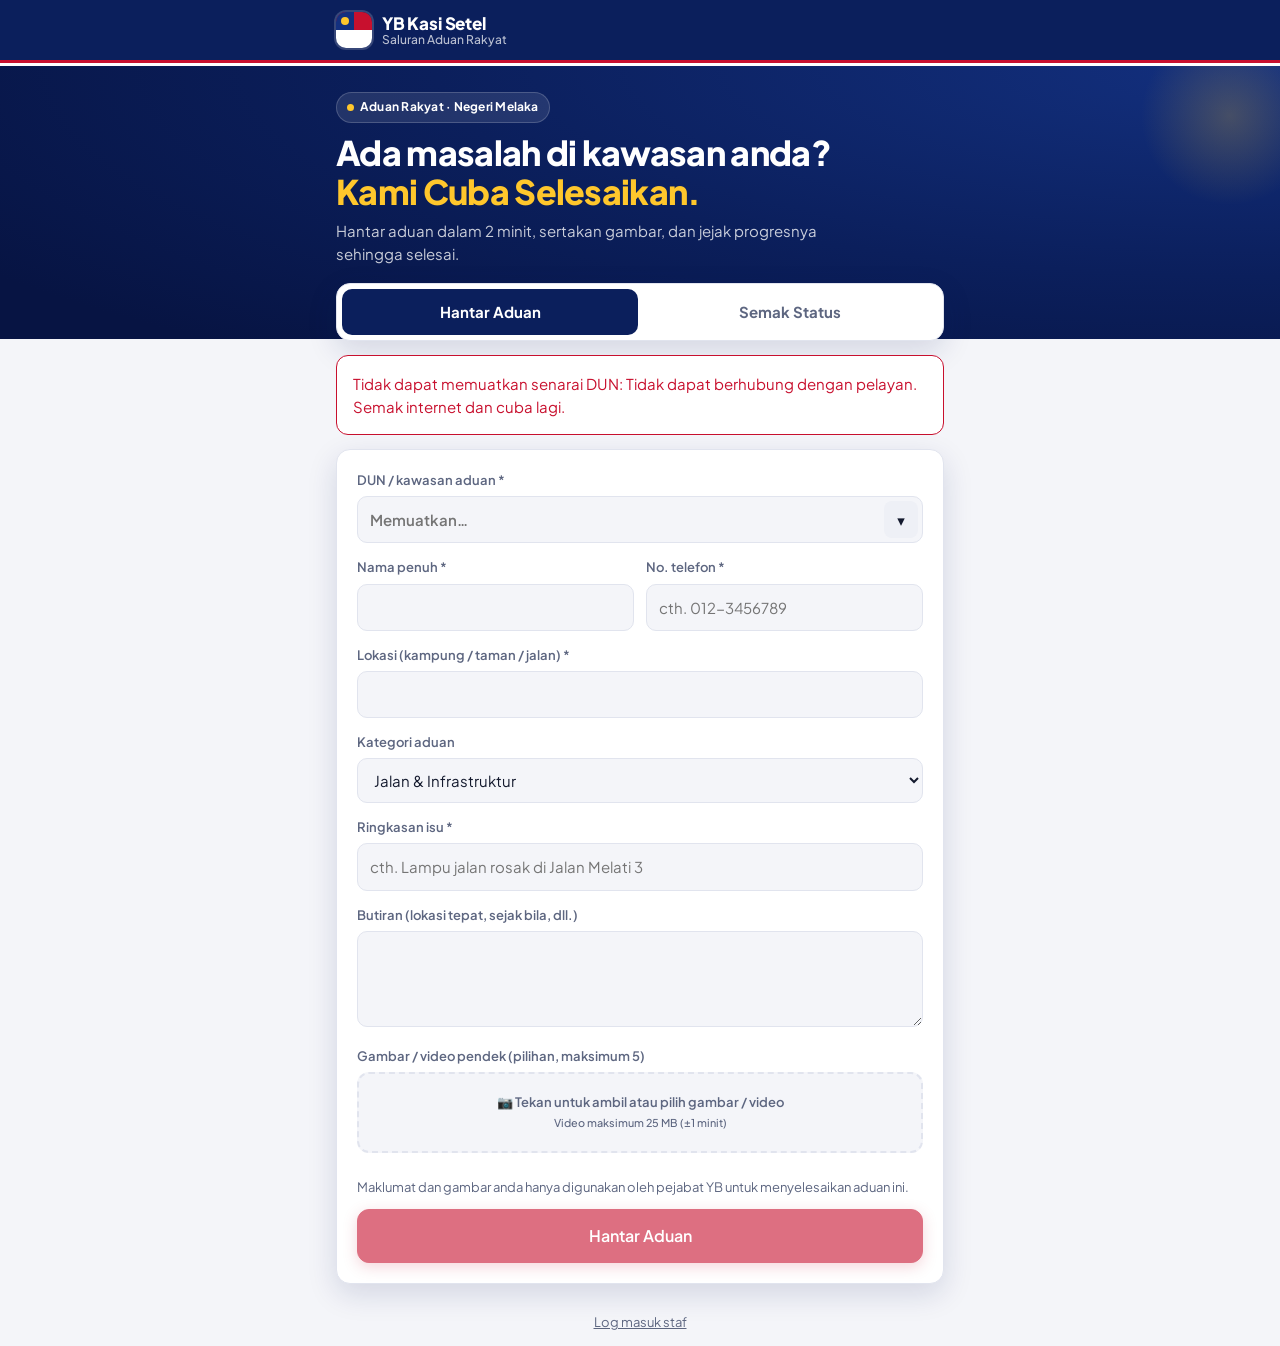
==== commit 80a811b0: "Tukar slogan halaman awam kepada "Kami Cuba Selesaikan." Co-Authored-By: Claude Opus 5.5 <noreply@an" ====
--- a/index.html
+++ b/index.html
@@ -23,7 +23,7 @@
 <section class="hero">
   <div class="wrap narrow">
     <span class="chip">Aduan Rakyat · Negeri Melaka</span>
-    <h1>Ada masalah di kawasan anda?<br><span>Kami kasi setel.</span></h1>
+    <h1>Ada masalah di kawasan anda?<br><span>Kami Cuba Selesaikan.</span></h1>
     <p>Hantar aduan dalam 2 minit, sertakan gambar, dan jejak progresnya sehingga selesai.</p>
   </div>
 </section>
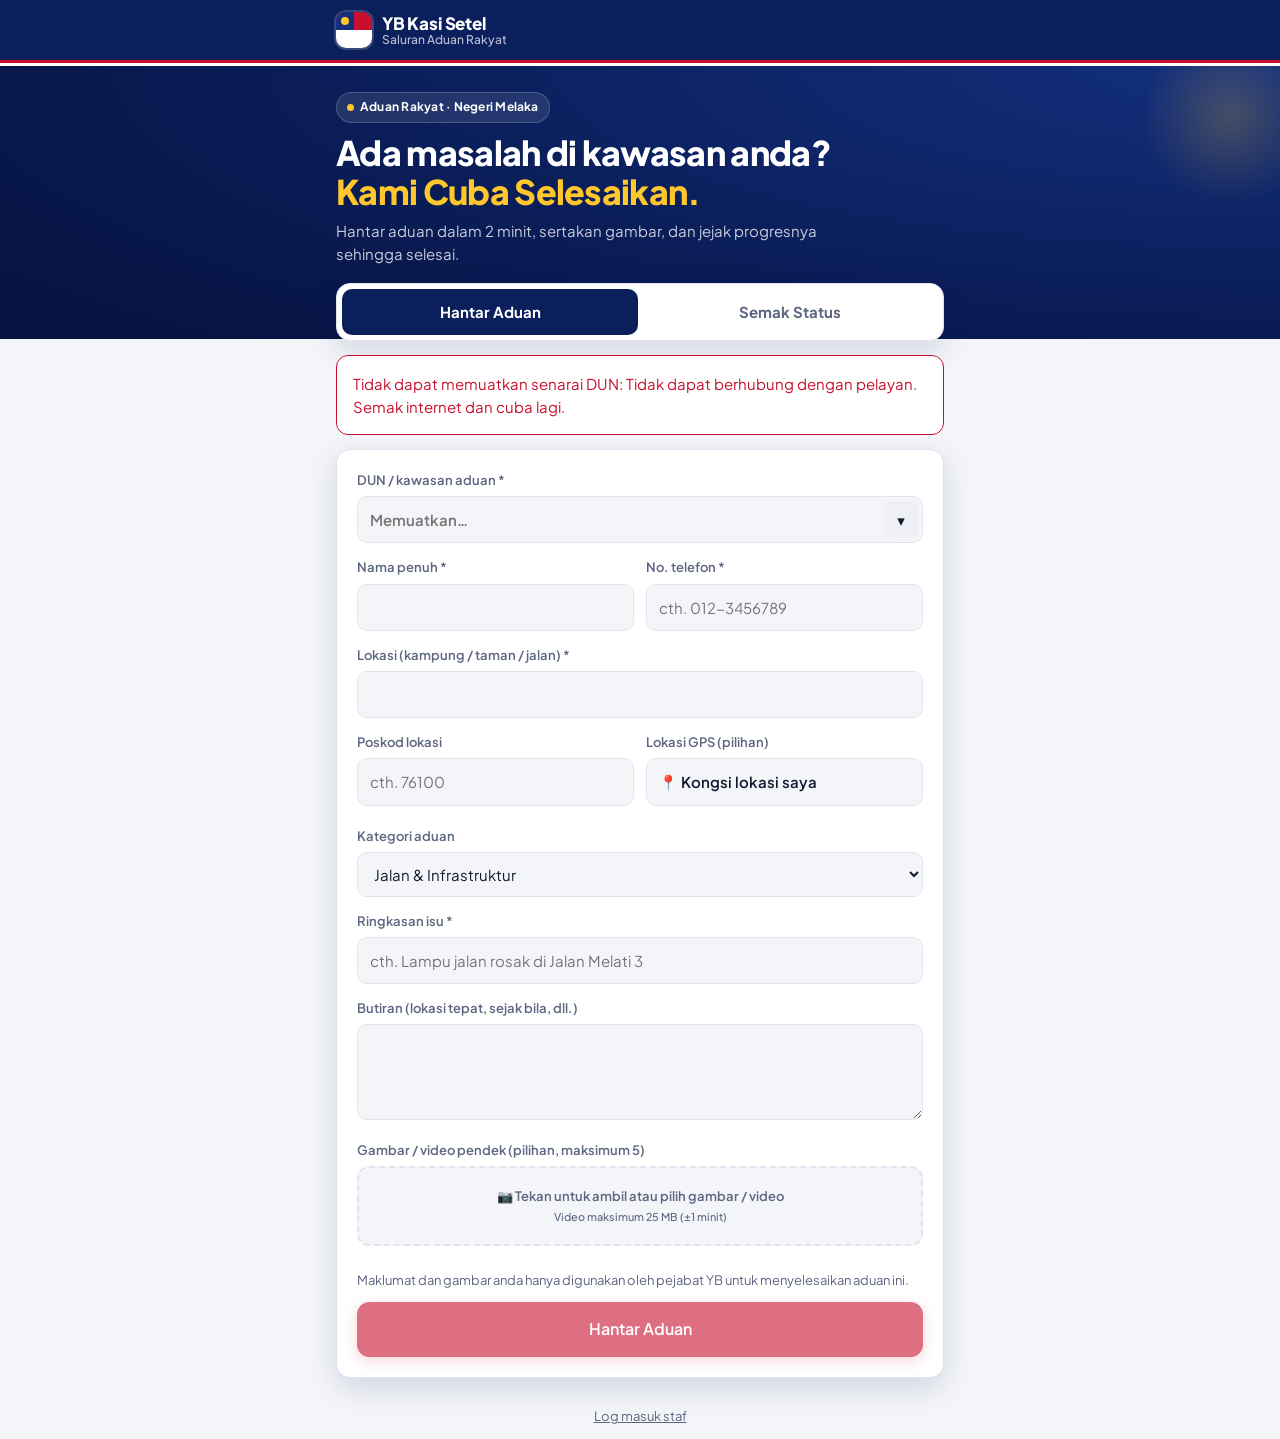
==== commit 4a6eea3e: "Anti-spam: Turnstile, had aduan, senarai sekatan, status spam, tanda luar kawasan - Cloudflare Turns" ====
--- a/index.html
+++ b/index.html
@@ -65,6 +65,12 @@
         <div class="field"><label for="telefon">No. telefon *</label><input id="telefon" type="tel" required maxlength="20" autocomplete="tel" placeholder="cth. 012-3456789"></div>
       </div>
       <div class="field"><label for="kawasan">Lokasi (kampung / taman / jalan) *</label><input id="kawasan" required maxlength="150"></div>
+      <div class="grid2">
+        <div class="field"><label for="poskod">Poskod lokasi</label><input id="poskod" inputmode="numeric" maxlength="5" pattern="\d{5}" placeholder="cth. 76100"></div>
+        <div class="field"><label>Lokasi GPS (pilihan)</label>
+          <button type="button" class="btn gps" id="btnGps">📍 Kongsi lokasi saya</button>
+          <div class="picked" id="gpsMsg"></div></div>
+      </div>
       <div class="field"><label for="kategori">Kategori aduan</label><select id="kategori"></select></div>
       <div class="field"><label for="tajuk">Ringkasan isu *</label><input id="tajuk" required maxlength="200" placeholder="cth. Lampu jalan rosak di Jalan Melati 3"></div>
       <div class="field"><label for="butiran">Butiran (lokasi tepat, sejak bila, dll.)</label><textarea id="butiran" maxlength="3000"></textarea></div>
@@ -78,6 +84,7 @@
       </div>
       <div class="hp" aria-hidden="true"><label for="website">Jangan isi</label><input id="website" tabindex="-1" autocomplete="off"></div>
       <p class="check" style="margin-bottom:12px">Maklumat dan gambar anda hanya digunakan oleh pejabat YB untuk menyelesaikan aduan ini.</p>
+      <div id="turnstile" class="turnstile"></div>
       <div id="formErr" class="notice err" hidden></div>
       <button class="btn primary block" id="btnSubmit" disabled>Hantar Aduan</button>
     </form>
@@ -213,16 +220,52 @@
     renderThumbs();
   });
 
+  // ---------- lokasi GPS ----------
+  let gps = null;
+  $('#btnGps').addEventListener('click', () => {
+    if (!navigator.geolocation) { $('#gpsMsg').textContent = ''; showErr('Peranti anda tidak menyokong lokasi GPS.'); return; }
+    $('#btnGps').disabled = true; $('#btnGps').textContent = 'Mencari lokasi…';
+    navigator.geolocation.getCurrentPosition(p => {
+      gps = { lat: p.coords.latitude.toFixed(6), lng: p.coords.longitude.toFixed(6) };
+      $('#gpsMsg').textContent = `Lokasi dikongsi (±${Math.round(p.coords.accuracy)} m)`;
+      $('#btnGps').textContent = '📍 Kemas kini lokasi'; $('#btnGps').disabled = false;
+    }, err => {
+      gps = null; $('#gpsMsg').textContent = '';
+      $('#btnGps').textContent = '📍 Kongsi lokasi saya'; $('#btnGps').disabled = false;
+      showErr(err.code === 1 ? 'Akses lokasi ditolak. Anda boleh teruskan tanpa lokasi GPS.' : 'Lokasi tidak dapat dikesan. Anda boleh teruskan tanpa lokasi GPS.');
+    }, { enableHighAccuracy: true, timeout: 15000, maximumAge: 60000 });
+  });
+
+  // ---------- anti-bot (Cloudflare Turnstile) ----------
+  let tsWidget = null;
+  if (cfg.TURNSTILE_SITEKEY && !YB.demo) {
+    window.onTurnstileLoad = () => {
+      tsWidget = turnstile.render('#turnstile', { sitekey: cfg.TURNSTILE_SITEKEY, language: 'ms', theme: 'auto', size: 'flexible' });
+    };
+    const sc = document.createElement('script');
+    sc.src = 'https://challenges.cloudflare.com/turnstile/v0/api.js?onload=onTurnstileLoad&render=explicit';
+    sc.async = true; sc.defer = true;
+    document.head.appendChild(sc);
+  }
+  const tsToken = () => (tsWidget !== null && window.turnstile) ? turnstile.getResponse(tsWidget) || '' : '';
+  const tsReset = () => { if (tsWidget !== null && window.turnstile) turnstile.reset(tsWidget); };
+
   // ---------- hantar ----------
   const btnText = t => { $('#btnSubmit').textContent = t; };
   $('#form').addEventListener('submit', async e => {
     e.preventDefault();
     const data = {};
-    for (const k of ['nama', 'telefon', 'kawasan', 'kategori', 'tajuk', 'butiran', 'website']) data[k] = $('#' + k).value.trim();
+    for (const k of ['nama', 'telefon', 'kawasan', 'poskod', 'kategori', 'tajuk', 'butiran', 'website']) data[k] = $('#' + k).value.trim();
+    if (gps) { data.lat = gps.lat; data.lng = gps.lng; }
     const yb = $('#yb').value;
     if (!yb) { showErr('Sila pilih DUN / kawasan aduan daripada senarai.'); $('#ybSearch').focus(); return; }
     if (!data.nama || !data.kawasan || !data.tajuk) { showErr('Sila lengkapkan semua ruangan bertanda *.'); return; }
     if (data.telefon.replace(/\D/g, '').length < 9) { showErr('Sila masukkan no. telefon yang sah.'); return; }
+    if (data.poskod && !/^\d{5}$/.test(data.poskod)) { showErr('Poskod mesti 5 digit.'); $('#poskod').focus(); return; }
+    if (tsWidget !== null) {
+      data.turnstile = tsToken();
+      if (!data.turnstile) { showErr('Sila tunggu sebentar sehingga pengesahan keselamatan selesai, kemudian tekan Hantar semula.'); return; }
+    }
     $('#btnSubmit').disabled = true; btnText('Menghantar…'); $('#formErr').hidden = true;
     try {
       const r = await call('submit', { yb, data });
@@ -242,12 +285,14 @@
       files.forEach(f => f.url && URL.revokeObjectURL(f.url)); files = []; renderThumbs();
       window.scrollTo(0, 0);
     } catch (err) { showErr(err.message); }
+    tsReset(); // token Turnstile hanya boleh digunakan sekali
     $('#btnSubmit').disabled = false; btnText('Hantar Aduan');
   });
   function showErr(m) { $('#formErr').textContent = m; $('#formErr').hidden = false; }
   $('#btnAgain').onclick = () => {
     const y = $('#yb').value, s = $('#ybSearch').value;
     $('#form').reset(); $('#yb').value = y; $('#ybSearch').value = s;
+    gps = null; $('#gpsMsg').textContent = ''; $('#btnGps').textContent = '📍 Kongsi lokasi saya';
     $('#form').hidden = false; $('#okBox').hidden = true;
   };
   $('#btnCopy').onclick = async () => {
@@ -262,6 +307,7 @@
       const { item: a, log, yb } = await call('status', { no: $('#sNo').value.trim(), phone4: $('#sTel').value.trim() });
       const s = st(a.status);
       const idx = STATUS.findIndex(x => x.id === a.status);
+      const ditutup = a.status === 'spam';
       $('#semakHasil').innerHTML = `
         <div class="card" style="--c:${s.color}; cursor:default; box-shadow:none">
           <div class="row1"><span class="id">${esc(a.no)}</span><span class="title">${esc(a.tajuk)}</span></div>
@@ -269,7 +315,8 @@
         </div>
         ${yb ? `<p style="margin:12px 0 0">Dikendalikan oleh <b>${esc(yb.nama)}</b> (${esc(yb.kawasan)})</p>` : ''}
         <h3>Status semasa</h3>
-        <div class="steps">${STATUS.map((x, i) => `<span class="${i <= idx ? 'on' : ''}" style="--c:${x.color}">${x.label}</span>`).join('')}</div>
+        ${ditutup ? '<p class="notice err" style="margin:0 0 12px">Aduan ini telah ditutup oleh pejabat YB. Sila hubungi pejabat YB untuk maklumat lanjut.</p>'
+          : `<div class="steps">${STATUS.map((x, i) => `<span class="${i <= idx ? 'on' : ''}" style="--c:${x.color}">${x.label}</span>`).join('')}</div>`}
         ${a.agensi ? `<p>Dirujuk kepada: <b>${esc(a.agensi)}</b></p>` : ''}
         ${a.status === 'selesai' ? `<p>Selesai pada <b>${fmtDate(a.tarikhSelesai)}</b>. Terima kasih atas kesabaran anda.</p>` : ''}
         <h3>Perkembangan</h3>
--- a/assets/style.css
+++ b/assets/style.css
@@ -214,3 +214,8 @@
 .login-wrap .sub { color: var(--muted); margin: 0 0 18px; font-size: 14px; }
 
 @media (prefers-reduced-motion: reduce) { * { transition: none !important; } }
+
+/* anti-spam: butang GPS & Turnstile */
+.btn.gps { width: 100%; padding: 11px 12px; text-align: left; background: var(--bg); border: 1.5px solid var(--border); }
+.turnstile:not(:empty) { margin: 4px 0 14px; min-height: 65px; }
+.flag { color: var(--tindakan); font-weight: 700; }
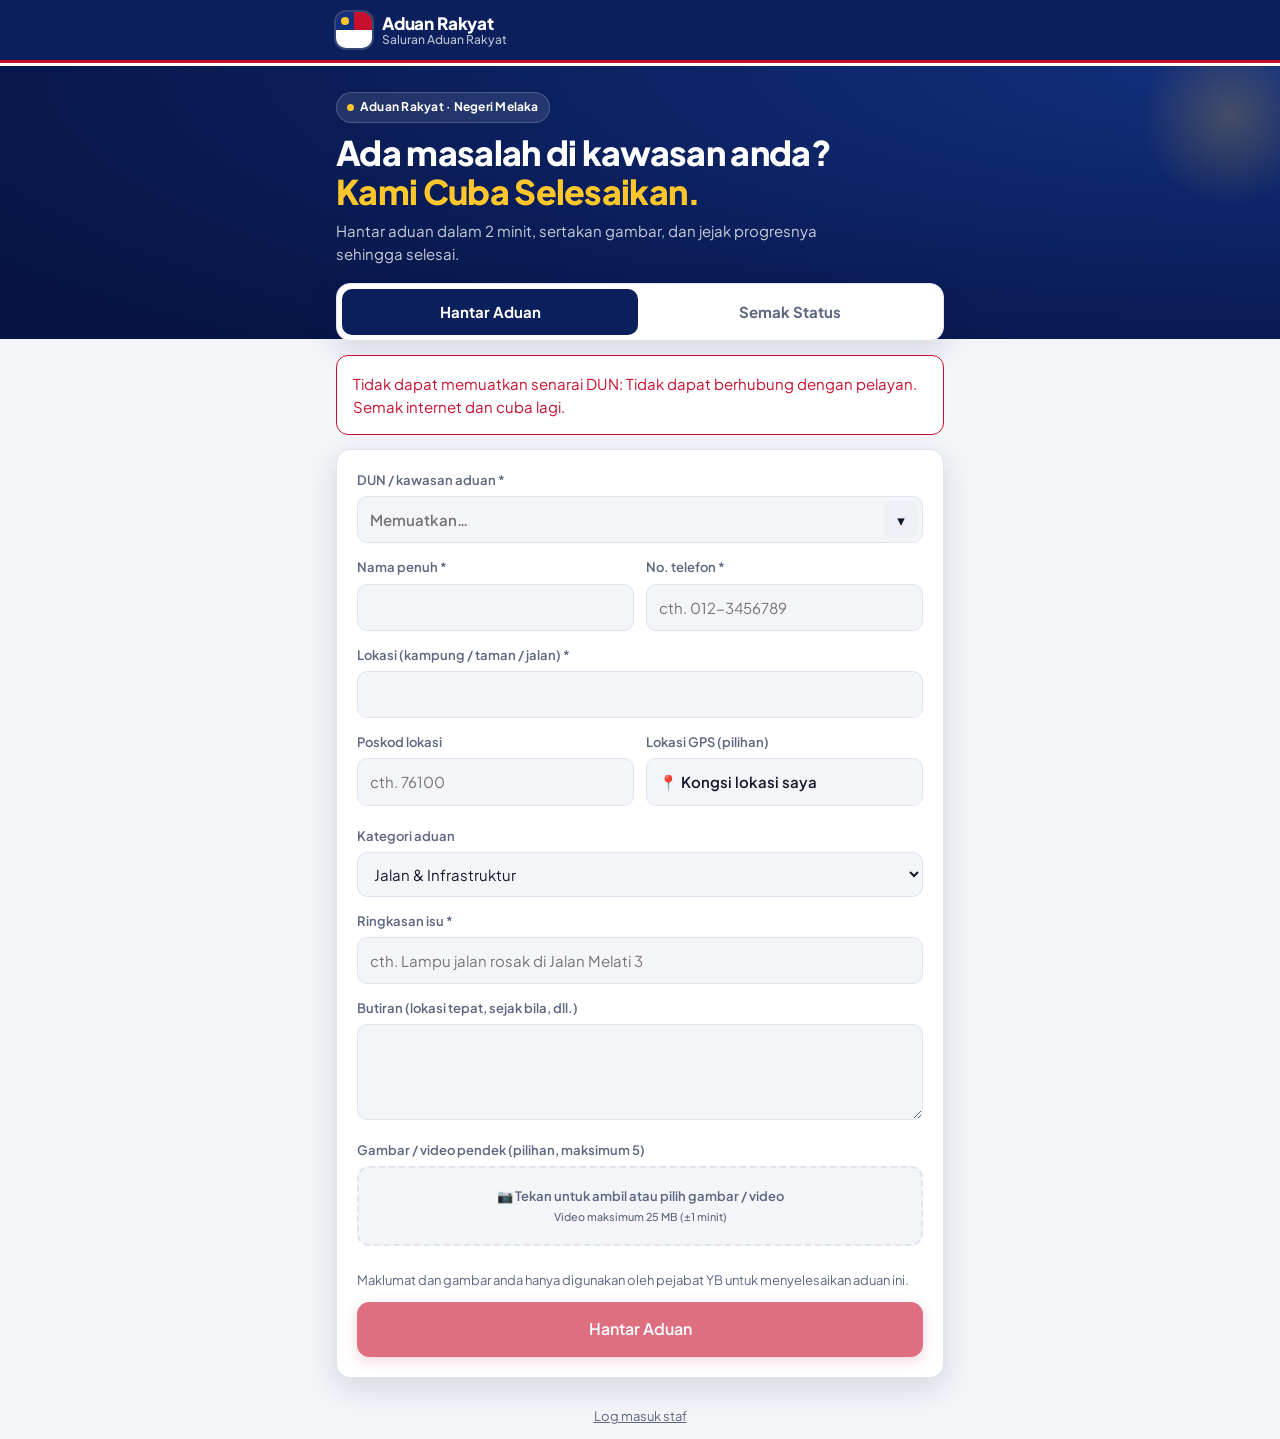
==== commit 5d9e16c7: "Tukar nama aplikasi kepada Aduan Rakyat Co-Authored-By: Claude Opus 5.5 <noreply@anthropic.com> Clau" ====
--- a/index.html
+++ b/index.html
@@ -3,7 +3,7 @@
 <head>
 <meta charset="utf-8">
 <meta name="viewport" content="width=device-width, initial-scale=1">
-<title>YB Kasi Setel</title>
+<title>Aduan Rakyat</title>
 <meta name="description" content="Hantar aduan kepada pejabat YB dan semak status penyelesaiannya.">
 <link rel="preconnect" href="https://fonts.googleapis.com">
 <link rel="preconnect" href="https://fonts.gstatic.com" crossorigin>
@@ -16,7 +16,7 @@
 <header>
   <div class="wrap narrow topbar">
     <div class="brand"><span class="logo" aria-hidden="true"></span>
-      <div class="brand-text"><span id="brandTajuk" data-brand="tajuk">YB Kasi Setel</span><small id="brandSub" data-brand="subtajuk">Saluran Aduan Rakyat</small></div></div>
+      <div class="brand-text"><span id="brandTajuk" data-brand="tajuk">Aduan Rakyat</span><small id="brandSub" data-brand="subtajuk">Saluran Aduan Rakyat</small></div></div>
   </div>
 </header>
 
@@ -151,7 +151,7 @@
     $('#yb').value = y ? y.kod : '';
     $('#ybSearch').value = y ? y.kawasan : '';
     $('#ybPicked').textContent = y ? `Aduan akan dihantar kepada ${y.nama}` : '';
-    $('#brandTajuk').textContent = y ? y.nama : (cfg.TAJUK || 'YB Kasi Setel');
+    $('#brandTajuk').textContent = y ? y.nama : (cfg.TAJUK || 'Aduan Rakyat');
     $('#brandSub').textContent = y ? `${y.kawasan} · Saluran Aduan Rakyat` : (cfg.SUBTAJUK || 'Saluran Aduan Rakyat');
     $('#adminLink').href = y ? 'admin.html?yb=' + encodeURIComponent(y.kod.toLowerCase()) : 'admin.html';
     closeList();
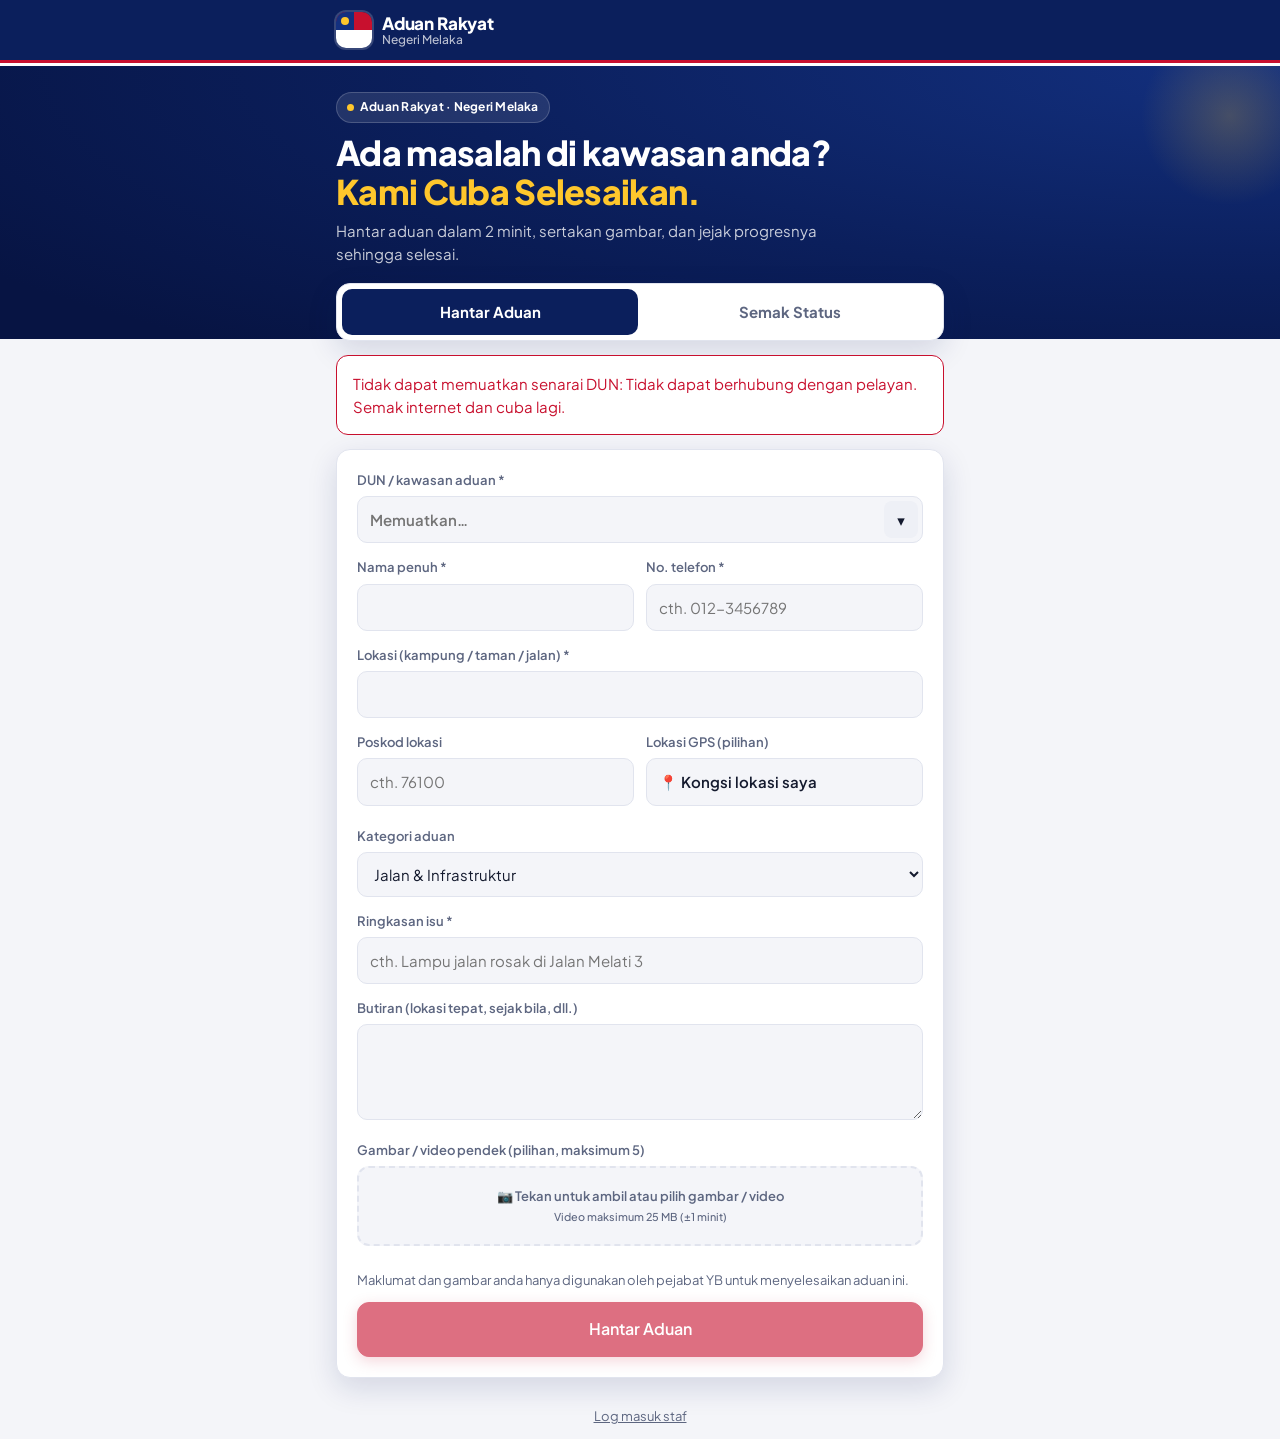
==== commit 92ccf029: "Subtajuk header: Negeri Melaka, atau nama DUN selepas dipilih - config.js SUBTAJUK: 'Negeri Melaka' " ====
--- a/index.html
+++ b/index.html
@@ -16,7 +16,7 @@
 <header>
   <div class="wrap narrow topbar">
     <div class="brand"><span class="logo" aria-hidden="true"></span>
-      <div class="brand-text"><span id="brandTajuk" data-brand="tajuk">Aduan Rakyat</span><small id="brandSub" data-brand="subtajuk">Saluran Aduan Rakyat</small></div></div>
+      <div class="brand-text"><span id="brandTajuk" data-brand="tajuk">Aduan Rakyat</span><small id="brandSub" data-brand="subtajuk">Negeri Melaka</small></div></div>
   </div>
 </header>
 
@@ -152,7 +152,7 @@
     $('#ybSearch').value = y ? y.kawasan : '';
     $('#ybPicked').textContent = y ? `Aduan akan dihantar kepada ${y.nama}` : '';
     $('#brandTajuk').textContent = y ? y.nama : (cfg.TAJUK || 'Aduan Rakyat');
-    $('#brandSub').textContent = y ? `${y.kawasan} · Saluran Aduan Rakyat` : (cfg.SUBTAJUK || 'Saluran Aduan Rakyat');
+    $('#brandSub').textContent = y ? y.kawasan : (cfg.SUBTAJUK || 'Negeri Melaka');
     $('#adminLink').href = y ? 'admin.html?yb=' + encodeURIComponent(y.kod.toLowerCase()) : 'admin.html';
     closeList();
   }
